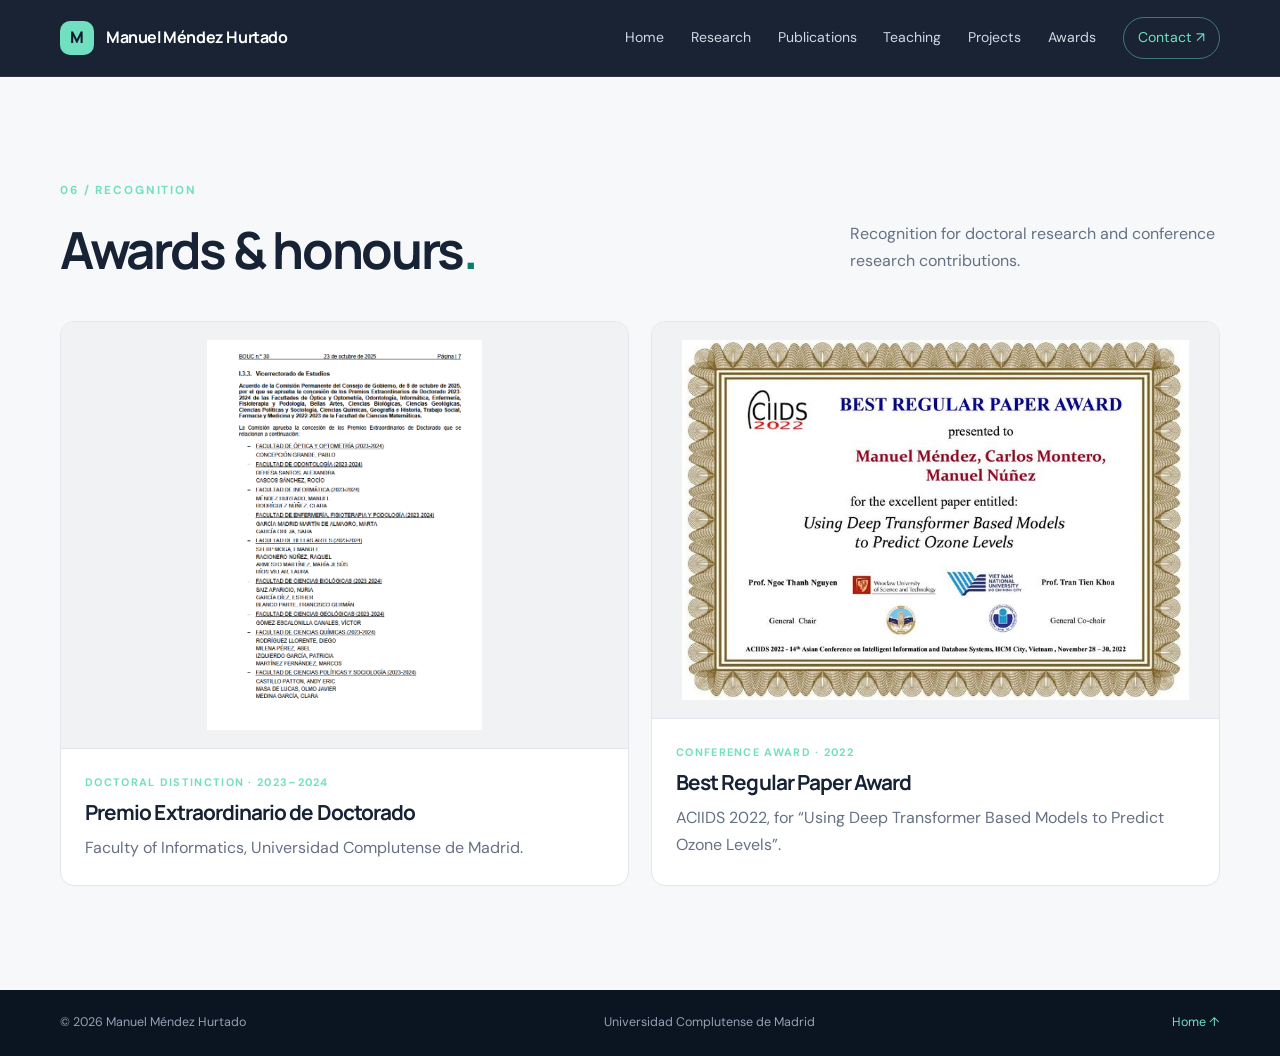
==== awards.html @ 4f6f7699 "Add files via upload" ====
<!doctype html>
<html lang="en">
<head>
  <meta charset="utf-8">
  <meta name="viewport" content="width=device-width, initial-scale=1">
  <meta name="description" content="Academic awards and honours received by Manuel Méndez Hurtado.">
  <meta name="theme-color" content="#101b2b">
  <title>Awards | Manuel Méndez Hurtado</title>
  <link rel="preconnect" href="https://fonts.googleapis.com">
  <link rel="preconnect" href="https://fonts.gstatic.com" crossorigin>
  <link href="https://fonts.googleapis.com/css2?family=DM+Sans:wght@400;500;600;700&family=Manrope:wght@400;500;600;700;800&display=swap" rel="stylesheet">
  <link rel="stylesheet" href="styles.css">
</head>
<body>
  <a class="skip-link" href="#main">Skip to content</a>
  <header class="site-header">
    <nav class="nav container" aria-label="Main navigation">
      <a class="brand" href="index.html" aria-label="Home">
        <span class="brand-mark">M</span>
        <span>Manuel Méndez Hurtado</span>
      </a>
      <button class="menu-toggle" id="menu-toggle" aria-expanded="false" aria-controls="nav-links" aria-label="Open navigation">☰</button>
      <div class="nav-links" id="nav-links">
        <a href="index.html">Home</a>
        <a href="research.html">Research</a>
        <a href="publications.html">Publications</a>
        <a href="teaching.html">Teaching</a>
        <a href="projects.html">Projects</a>
        <a href="awards.html" aria-current="page">Awards</a>
        <a href="contact.html" class="nav-contact">Contact ↗</a>
      </div>
    </nav>
  </header>
  <main id="main">
<section class="section" id="awards">
      <div class="container">
        <div class="section-heading">
          <div>
            <p class="eyebrow">06 / RECOGNITION</p>
            <h2 class="section-title">Awards &amp; honours<span class="accent">.</span></h2>
          </div>
          <p class="section-intro">Recognition for doctoral research and conference research contributions.</p>
        </div>
        <div class="awards-grid">
          <article class="award-card">
            <a class="award-image-link" href="assets/Captura de pantalla 2026-10-26 014344.png" target="_blank" rel="noreferrer" aria-label="View doctoral award notice">
              <img class="award-image award-document" src="assets/Captura de pantalla 2026-10-26 014344.png" alt="Official UCM bulletin excerpt listing Manuel Méndez Hurtado for the Faculty of Informatics Extraordinary Doctoral Award for 2023–2024">
            </a>
            <div class="award-content">
              <p class="project-kicker">DOCTORAL DISTINCTION · 2023–2024</p>
              <h3>Premio Extraordinario de Doctorado</h3>
              <p>Faculty of Informatics, Universidad Complutense de Madrid.</p>
            </div>
          </article>
          <article class="award-card">
            <a class="award-image-link" href="assets/ACIIDS2022_BestPaperAward.jpg" target="_blank" rel="noreferrer" aria-label="View ACIIDS 2022 Best Regular Paper Award certificate">
              <img class="award-image" src="assets/ACIIDS2022_BestPaperAward.jpg" alt="Best Regular Paper Award certificate from ACIIDS 2022 for Using Deep Transformer Based Models to Predict Ozone Levels, awarded to Manuel Méndez, Carlos Montero and Manuel Núñez">
            </a>
            <div class="award-content">
              <p class="project-kicker">CONFERENCE AWARD · 2022</p>
              <h3>Best Regular Paper Award</h3>
              <p>ACIIDS 2022, for “Using Deep Transformer Based Models to Predict Ozone Levels”.</p>
            </div>
          </article>
        </div>
      </div>
    </section>
  </main>
  <footer class="site-footer">
    <div class="container footer-inner">
      <span>© <span id="year">2026</span> Manuel Méndez Hurtado</span>
      <span>Universidad Complutense de Madrid</span>
      <a href="index.html">Home ↑</a>
    </div>
  </footer>
  <script src="script.js"></script>
</body>
</html>
---- styles.css ----
:root {
  --navy: #101b2b; --navy-2: #17263a; --ink: #172235; --muted: #657184;
  --paper: #f7f8fa; --white: #fff; --line: #e1e6ec; --teal: #71e0c0;
  --teal-dark: #087e70; --serif: "Manrope", sans-serif; --sans: "DM Sans", sans-serif;
  --container: 1160px; --radius: 18px;
}
* { box-sizing: border-box; }
html { scroll-behavior: smooth; scroll-padding-top: 88px; }
body { margin: 0; background: var(--paper); color: var(--ink); font-family: var(--sans); line-height: 1.7; -webkit-font-smoothing: antialiased; }
a { color: inherit; text-decoration: none; }
button, a { -webkit-tap-highlight-color: transparent; }
.container { width: min(var(--container), calc(100% - 48px)); margin-inline: auto; }
.skip-link { position: absolute; left: -999px; top: 8px; z-index: 1000; background: white; padding: 10px 14px; }
.skip-link:focus { left: 8px; }
.site-header { position: sticky; top: 0; z-index: 100; background: rgba(16,27,43,.96); backdrop-filter: blur(14px); border-bottom: 1px solid rgba(255,255,255,.08); }
.nav { display: flex; align-items: center; justify-content: space-between; min-height: 76px; gap: 28px; color: white; }
.brand { display: inline-flex; align-items: center; gap: 12px; font-family: var(--serif); font-weight: 700; letter-spacing: -.025em; white-space: nowrap; }
.brand-mark { display: grid; place-items: center; width: 34px; height: 34px; border-radius: 10px; background: var(--teal); color: var(--navy); font-weight: 800; }
.nav-links { display: flex; align-items: center; gap: clamp(14px, 2.1vw, 28px); font-size: .88rem; color: #d0d8e2; }
.nav-links a { transition: color .2s ease; }
.nav-links a:hover, .nav-links a:focus-visible { color: var(--teal); }
.nav-links .nav-contact { color: var(--teal); border: 1px solid rgba(113,224,192,.45); border-radius: 999px; padding: 8px 14px; }
.menu-toggle { display: none; background: transparent; border: 1px solid #4a586a; color: white; border-radius: 8px; padding: 7px 10px; font-size: 1.1rem; }
.hero { background: var(--navy); color: white; padding: 88px 0 30px; overflow: hidden; position: relative; }
.hero::before { content: ""; position: absolute; width: 520px; height: 520px; border-radius: 50%; right: -180px; top: -260px; background: radial-gradient(circle, rgba(113,224,192,.12), transparent 68%); pointer-events: none; }
.hero-grid { display: grid; grid-template-columns: 1.35fr .8fr; align-items: center; gap: clamp(45px, 8vw, 120px); position: relative; }
.eyebrow { margin: 0 0 18px; color: var(--teal); font-size: .73rem; font-weight: 700; letter-spacing: .16em; text-transform: uppercase; }
.eyebrow-dark { color: var(--teal-dark); }
.status-dot, .mini-dot { display: inline-block; width: 7px; height: 7px; border-radius: 50%; background: var(--teal); margin-right: 8px; vertical-align: 1px; box-shadow: 0 0 0 4px rgba(113,224,192,.12); }
h1, h2, h3, p { margin-top: 0; }
h1, h2, h3 { font-family: var(--serif); letter-spacing: -.045em; line-height: 1.18; }
h1 { max-width: 720px; margin-bottom: 24px; font-size: clamp(2.8rem, 5.6vw, 5.25rem); font-weight: 700; }
.accent { color: var(--teal-dark); }
.hero .accent { color: var(--teal); }
.hero-lead { max-width: 660px; color: #c1cbd8; font-size: 1.12rem; line-height: 1.8; }
.hero-actions { display: flex; gap: 12px; flex-wrap: wrap; margin: 30px 0 28px; }
.button { display: inline-flex; align-items: center; justify-content: center; gap: 18px; min-height: 48px; padding: 12px 18px; border-radius: 8px; font-weight: 700; font-size: .91rem; transition: transform .2s, background .2s; }
.button:hover { transform: translateY(-2px); }
.button-primary { color: var(--navy); background: var(--teal); }
.button-primary:hover { background: #8cebd0; }
.button-secondary { color: white; border: 1px solid #465367; }
.button-secondary:hover { border-color: var(--teal); }
.hero-links { display: flex; gap: 20px; flex-wrap: wrap; color: #aab6c6; font-size: .83rem; }
.hero-links a:hover { color: var(--teal); }
.hero-card { padding: 28px; border: 1px solid rgba(255,255,255,.14); border-radius: var(--radius); background: linear-gradient(145deg, rgba(255,255,255,.07), rgba(255,255,255,.025)); box-shadow: 0 24px 70px rgba(0,0,0,.12); }
.profile-orbit { width: 150px; height: 150px; margin: 0 auto 26px; border-radius: 50%; display: grid; place-items: center; position: relative; background: radial-gradient(circle at 35% 25%, #31495b, #17263a 68%); border: 1px solid rgba(113,224,192,.35); }
.profile-photo {
  display: block;
  width: 112px;
  height: 112px;
  border-radius: 50%;
  object-fit: cover;
  object-position: center 28%;
  border: 3px solid var(--teal);
  position: relative;
  z-index: 1;
}.orbit { position: absolute; inset: -10px; border: 1px dashed rgba(113,224,192,.38); border-radius: 50%; }
.orbit-two { inset: 13px -18px; transform: rotate(55deg); border-color: rgba(255,255,255,.15); }
.card-label { margin-bottom: 8px; color: #8f9fb2; font-size: .68rem; letter-spacing: .15em; font-weight: 700; }
.hero-card h2 { font-size: 1.35rem; margin-bottom: 6px; color: white; }
.muted { color: #aab6c6; font-size: .92rem; }
.card-rule { height: 1px; background: rgba(255,255,255,.12); margin: 22px 0; }
.tag-list { display: flex; gap: 7px; flex-wrap: wrap; }
.tag-list span { padding: 6px 9px; color: #d5e0e9; border: 1px solid rgba(255,255,255,.13); border-radius: 6px; font-size: .76rem; }
.card-foot { margin: 22px 0 0; color: #aab6c6; font-size: .83rem; }
.hero-bottom { display: flex; align-items: center; gap: 18px; margin-top: 78px; color: #77879b; font-size: .65rem; font-weight: 700; letter-spacing: .18em; }
.hero-line { height: 1px; background: #334255; flex: 1; }
.section { padding: 104px 0; }
.section-light { background: #fff; }
.split-layout { display: grid; grid-template-columns: .85fr 1.15fr; gap: clamp(45px, 9vw, 140px); }
.section-title { font-size: clamp(2.2rem, 4vw, 3.55rem); margin: 0; }
.section-title .accent { color: var(--teal-dark); }
.section-copy { color: #566274; }
.section-copy p { margin-bottom: 20px; }
.large-copy { font-family: var(--serif); color: var(--ink); font-size: clamp(1.22rem, 2vw, 1.55rem); line-height: 1.55; letter-spacing: -.025em; }
.text-link { display: inline-flex; gap: 12px; margin-top: 8px; color: var(--teal-dark); font-weight: 700; }
.section-heading { display: flex; justify-content: space-between; align-items: end; gap: 40px; margin-bottom: 42px; }
.section-intro { max-width: 370px; margin: 0 0 5px; color: var(--muted); }
.research-grid { display: grid; grid-template-columns: repeat(4, 1fr); gap: 16px; }
.research-card { position: relative; min-height: 300px; padding: 25px 22px; border: 1px solid var(--line); border-radius: 14px; background: white; transition: transform .22s, box-shadow .22s, border-color .22s; }
.research-card:hover { transform: translateY(-5px); box-shadow: 0 18px 40px rgba(16,27,43,.07); border-color: #b5ded5; }
.number { position: absolute; top: 22px; right: 22px; color: #aab4c0; font-size: .75rem; font-weight: 700; }
.research-icon { display: grid; place-items: center; width: 44px; height: 44px; border-radius: 12px; margin-bottom: 28px; background: #e6f8f2; color: var(--teal-dark); font-size: 1.5rem; }
.research-card h3 { font-size: 1.22rem; margin-bottom: 12px; }
.research-card p { color: var(--muted); font-size: .9rem; line-height: 1.7; }
.card-keywords { border-top: 1px solid var(--line); padding-top: 13px; margin-top: 18px; color: var(--teal-dark); font-size: .72rem; font-weight: 700; }
.publication-list { border-top: 1px solid var(--line); }
.publication { display: grid; grid-template-columns: 75px 1fr 44px; gap: 25px; padding: 27px 0; border-bottom: 1px solid var(--line); align-items: start; }
.pub-year { font-family: var(--serif); font-size: 1rem; font-weight: 800; color: var(--teal-dark); padding-top: 3px; }
.pub-type, .project-kicker { color: var(--teal-dark); text-transform: uppercase; letter-spacing: .12em; font-size: .68rem; font-weight: 700; margin-bottom: 8px; }
.pub-content h3 { font-size: 1.24rem; margin-bottom: 8px; }
.pub-venue { color: var(--muted); margin-bottom: 5px; font-size: .9rem; }
.pub-note { color: #8b95a3; font-size: .8rem; margin-bottom: 0; }
.pub-arrow { display: grid; place-items: center; width: 40px; height: 40px; border: 1px solid var(--line); border-radius: 50%; color: var(--teal-dark); font-size: 1.15rem; }
.pub-arrow:hover { background: var(--navy); color: white; border-color: var(--navy); }
.publication-placeholder { opacity: .8; }
.center-action { text-align: center; margin-top: 34px; }
.button-dark { color: white; background: var(--navy); }
.button-dark:hover { background: #24364d; }
.project-grid { display: grid; grid-template-columns: repeat(4, 1fr); gap: 16px; }
.project-card { padding: 25px 22px; background: var(--navy); color: white; border-radius: 14px; min-height: 245px; display: flex; flex-direction: column; align-items: flex-start; }
.project-kicker { color: var(--teal); }
.project-card h3 { font-size: 1.5rem; margin-bottom: 14px; }
.project-card p:not(.project-kicker) { color: #bdc8d5; font-size: .88rem; line-height: 1.7; }
.project-status { margin-top: auto; padding-top: 14px; color: #8e9eb1; font-size: .72rem; border-top: 1px solid #354358; width: 100%; }
.teaching-item { display: grid; grid-template-columns: 64px 1fr; gap: 18px; padding: 20px 0; border-top: 1px solid var(--line); }
.teaching-year { color: var(--teal-dark); font-weight: 800; font-size: .8rem; }
.teaching-item h3 { margin-bottom: 7px; font-size: 1.15rem; }
.teaching-item p { margin-bottom: 0; font-size: .92rem; }
.small-note { font-size: .8rem; color: #8a95a4; }
.contact-section { background: var(--navy); color: white; }
.contact-section .section-title { max-width: 450px; }
.contact-section .section-title .accent { color: var(--teal); }
.contact-grid { display: grid; grid-template-columns: 1fr .9fr; gap: clamp(45px, 9vw, 130px); align-items: center; }
.contact-lead { max-width: 440px; color: #bdc8d5; margin-top: 24px; }
.contact-panel { border: 1px solid #344257; border-radius: var(--radius); padding: 30px; background: rgba(255,255,255,.035); }
.contact-panel h3 { font-size: 1.5rem; margin-bottom: 8px; }
.contact-panel > p:not(.card-label) { color: #aebac9; }
.contact-link { display: inline-flex; gap: 14px; color: var(--teal); font-weight: 700; overflow-wrap: anywhere; }
.contact-socials { display: flex; gap: 18px; flex-wrap: wrap; border-top: 1px solid #344257; margin-top: 25px; padding-top: 20px; color: #bdc8d5; font-size: .83rem; }
.contact-socials a:hover { color: var(--teal); }
.site-footer { background: #0b1421; color: #95a2b4; font-size: .78rem; padding: 22px 0; }
.footer-inner { display: flex; justify-content: space-between; align-items: center; gap: 18px; }
.footer-inner a { color: var(--teal); }
@media (max-width: 1000px) {
  .nav-links { gap: 14px; font-size: .82rem; }
  .brand { font-size: .9rem; }
  .hero-grid { gap: 42px; }
  .research-grid, .project-grid { grid-template-columns: repeat(2, 1fr); }
}
@media (max-width: 760px) {
  .container { width: min(var(--container), calc(100% - 36px)); }
  .nav { min-height: 68px; }
  .menu-toggle { display: block; }
  .nav-links { display: none; position: absolute; left: 0; right: 0; top: 68px; padding: 18px 24px 24px; background: var(--navy); flex-direction: column; align-items: stretch; gap: 0; border-bottom: 1px solid #344257; }
  .nav-links.open { display: flex; }
  .nav-links a { padding: 11px 0; }
  .nav-links .nav-contact { padding: 8px 12px; margin-top: 7px; text-align: center; }
  .hero { padding-top: 62px; }
  .hero-grid, .split-layout, .contact-grid { grid-template-columns: 1fr; }
  .hero-grid { gap: 46px; }
  h1 { font-size: clamp(2.8rem, 12vw, 4.2rem); }
  .hero-card { max-width: 470px; }
  .hero-bottom { margin-top: 54px; font-size: .55rem; }
  .section { padding: 76px 0; }
  .section-heading { align-items: flex-start; flex-direction: column; gap: 18px; }
  .research-grid, .project-grid { grid-template-columns: 1fr 1fr; }
  .research-card { min-height: 0; }
  .publication { grid-template-columns: 46px 1fr 36px; gap: 12px; }
  .pub-arrow { width: 34px; height: 34px; }
  .contact-grid { gap: 35px; }
  .footer-inner { flex-wrap: wrap; }
}
@media (max-width: 480px) {
  .brand { font-size: .82rem; gap: 8px; }
  .brand-mark { width: 30px; height: 30px; }
  .hero-actions { align-items: stretch; flex-direction: column; }
  .hero-actions .button { width: 100%; }
  .hero-links { gap: 12px 16px; }
  .research-grid, .project-grid { grid-template-columns: 1fr; }
  .publication { grid-template-columns: 1fr 34px; }
  .pub-year { grid-column: 1 / -1; margin-bottom: -6px; }
  .pub-content { grid-column: 1; }
  .pub-arrow { grid-column: 2; grid-row: 2; }
  .contact-panel { padding: 23px; }
  .hero-bottom span:last-child { display: none; }
}
@media (prefers-reduced-motion: reduce) {
  html { scroll-behavior: auto; }
  *, *::before, *::after { transition-duration: .01ms !important; animation-duration: .01ms !important; }
}


/* Teaching supervision metric and awards */
.supervision-stat {
  display: flex;
  align-items: center;
  gap: 20px;
  padding: 24px 0;
  border-top: 1px solid var(--line);
  margin-top: 8px;
}
.supervision-number {
  color: var(--teal-dark);
  font-family: var(--serif);
  font-size: 3.4rem;
  font-weight: 800;
  line-height: 1;
  letter-spacing: -.07em;
}
.supervision-stat h3 { font-size: 1.15rem; margin-bottom: 7px; }
.supervision-stat p { margin-bottom: 0; font-size: .92rem; }
.awards-grid {
  display: grid;
  grid-template-columns: repeat(2, minmax(0, 1fr));
  gap: 22px;
}
.award-card {
  overflow: hidden;
  background: #fff;
  border: 1px solid var(--line);
  border-radius: 14px;
  transition: transform .22s, box-shadow .22s, border-color .22s;
}
.award-card:hover {
  transform: translateY(-4px);
  box-shadow: 0 18px 40px rgba(16,27,43,.08);
  border-color: #b5ded5;
}
.award-image-link {
  display: flex;
  align-items: center;
  justify-content: center;
  min-height: 240px;
  padding: 18px;
  background: #f0f2f4;
  border-bottom: 1px solid var(--line);
}
.award-image {
  display: block;
  width: 100%;
  max-height: 360px;
  object-fit: contain;
}
.award-document { max-height: 390px; }
.award-content { padding: 24px; }
.award-content h3 { font-size: 1.3rem; margin-bottom: 10px; }
.award-content p:last-child { color: var(--muted); margin-bottom: 0; }
@media (max-width: 760px) {
  .awards-grid { grid-template-columns: 1fr; }
  .award-image-link { min-height: 180px; }
}


.teaching-group { margin-top: 28px; }
.teaching-group > .project-kicker { margin-bottom: 8px; }
.teaching-group .teaching-item { padding: 18px 0; }
.teaching-item h3 { margin-bottom: 6px; }
.teaching-item p { margin-bottom: 0; }


/* Profile photo */
.profile-orbit {
  position: relative;
  width: 180px;
  height: 180px;
  margin: 0 auto 24px;
  display: flex;
  align-items: center;
  justify-content: center;
}


/* Profile photo */
.profile-orbit {
  position: relative;
  width: 200px;
  height: 200px;
  margin: 0 auto 24px;
  display: flex;
  align-items: center;
  justify-content: center;
}

.profile-photo {
  display: block;
  width: 160px;
  height: 160px;
  min-width: 160px;
  max-width: 160px;
  min-height: 160px;
  max-height: 160px;
  object-fit: cover;
  object-position: center 28%;
  border-radius: 50%;
  border: 3px solid var(--teal);
  position: relative;
  z-index: 1;
  flex-shrink: 0;
}

/* Final profile-photo sizing: larger portrait, nearly filling the decorative circle */
.hero-card .profile-orbit {
  width: 200px;
  height: 200px;
}

.hero-card .profile-orbit img.profile-photo {
  width: 180px;
  height: 180px;
  min-width: 180px;
  max-width: 180px;
  min-height: 180px;
  max-height: 180px;
  flex: 0 0 180px;
  object-fit: cover;
  object-position: center 28%;
}

@media (max-width: 480px) {
  .hero-card .profile-orbit {
    width: 190px;
    height: 190px;
  }
  .hero-card .profile-orbit img.profile-photo {
    width: 172px;
    height: 172px;
    min-width: 172px;
    max-width: 172px;
    min-height: 172px;
    max-height: 172px;
    flex-basis: 172px;
  }
}
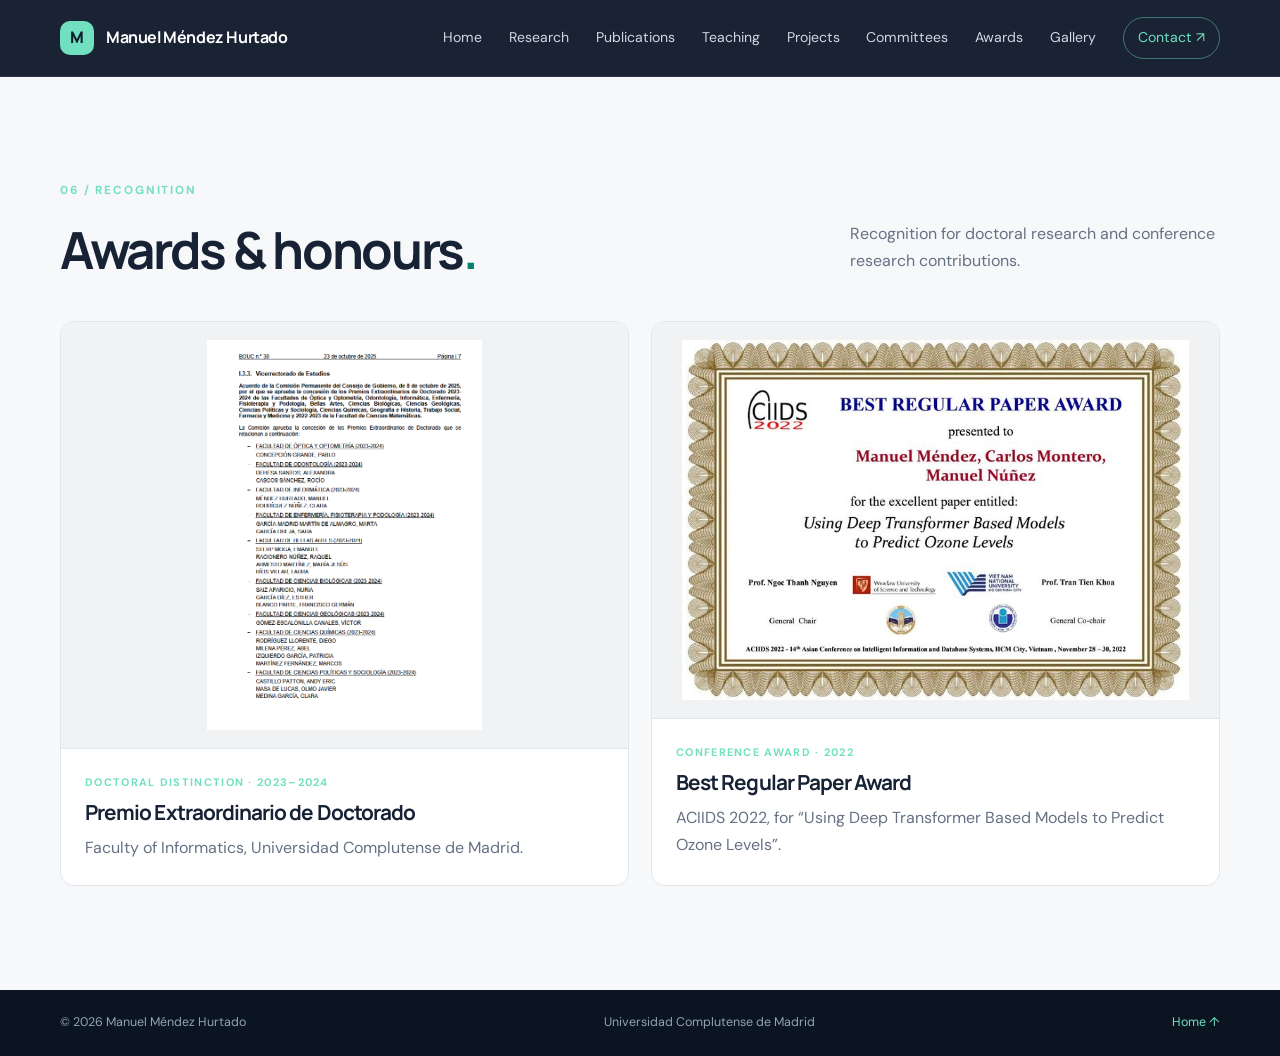
==== commit 5c994c60: "Update awards.html" ====
--- a/awards.html
+++ b/awards.html
@@ -21,12 +21,14 @@
       </a>
       <button class="menu-toggle" id="menu-toggle" aria-expanded="false" aria-controls="nav-links" aria-label="Open navigation">☰</button>
       <div class="nav-links" id="nav-links">
-        <a href="index.html">Home</a>
+        <a href="index.html" aria-current="page">Home</a>
         <a href="research.html">Research</a>
         <a href="publications.html">Publications</a>
         <a href="teaching.html">Teaching</a>
         <a href="projects.html">Projects</a>
-        <a href="awards.html" aria-current="page">Awards</a>
+        <a href="committees.html">Committees</a>
+        <a href="awards.html">Awards</a>
+        <a href="gallery.html">Gallery</a>
         <a href="contact.html" class="nav-contact">Contact ↗</a>
       </div>
     </nav>
--- a/styles.css
+++ b/styles.css
@@ -1,257 +1,293 @@
- :root {
-  --navy: #101b2b; --navy-2: #17263a; --ink: #172235; --muted: #657184;
-  --paper: #f7f8fa; --white: #fff; --line: #e1e6ec; --teal: #71e0c0;
-  --teal-dark: #087e70; --serif: "Manrope", sans-serif; --sans: "DM Sans", sans-serif;
-  --container: 1160px; --radius: 18px;
-}
-* { box-sizing: border-box; }
-html { scroll-behavior: smooth; scroll-padding-top: 88px; }
-body { margin: 0; background: var(--paper); color: var(--ink); font-family: var(--sans); line-height: 1.7; -webkit-font-smoothing: antialiased; }
-a { color: inherit; text-decoration: none; }
-button, a { -webkit-tap-highlight-color: transparent; }
-.container { width: min(var(--container), calc(100% - 48px)); margin-inline: auto; }
-.skip-link { position: absolute; left: -999px; top: 8px; z-index: 1000; background: white; padding: 10px 14px; }
-.skip-link:focus { left: 8px; }
-.site-header { position: sticky; top: 0; z-index: 100; background: rgba(16,27,43,.96); backdrop-filter: blur(14px); border-bottom: 1px solid rgba(255,255,255,.08); }
-.nav { display: flex; align-items: center; justify-content: space-between; min-height: 76px; gap: 28px; color: white; }
-.brand { display: inline-flex; align-items: center; gap: 12px; font-family: var(--serif); font-weight: 700; letter-spacing: -.025em; white-space: nowrap; }
-.brand-mark { display: grid; place-items: center; width: 34px; height: 34px; border-radius: 10px; background: var(--teal); color: var(--navy); font-weight: 800; }
-.nav-links { display: flex; align-items: center; gap: clamp(14px, 2.1vw, 28px); font-size: .88rem; color: #d0d8e2; }
-.nav-links a { transition: color .2s ease; }
-.nav-links a:hover, .nav-links a:focus-visible { color: var(--teal); }
-.nav-links .nav-contact { color: var(--teal); border: 1px solid rgba(113,224,192,.45); border-radius: 999px; padding: 8px 14px; }
-.menu-toggle { display: none; background: transparent; border: 1px solid #4a586a; color: white; border-radius: 8px; padding: 7px 10px; font-size: 1.1rem; }
-.hero { background: var(--navy); color: white; padding: 88px 0 30px; overflow: hidden; position: relative; }
-.hero::before { content: ""; position: absolute; width: 520px; height: 520px; border-radius: 50%; right: -180px; top: -260px; background: radial-gradient(circle, rgba(113,224,192,.12), transparent 68%); pointer-events: none; }
-.hero-grid { display: grid; grid-template-columns: 1.35fr .8fr; align-items: center; gap: clamp(45px, 8vw, 120px); position: relative; }
-.eyebrow { margin: 0 0 18px; color: var(--teal); font-size: .73rem; font-weight: 700; letter-spacing: .16em; text-transform: uppercase; }
-.eyebrow-dark { color: var(--teal-dark); }
-.status-dot, .mini-dot { display: inline-block; width: 7px; height: 7px; border-radius: 50%; background: var(--teal); margin-right: 8px; vertical-align: 1px; box-shadow: 0 0 0 4px rgba(113,224,192,.12); }
-h1, h2, h3, p { margin-top: 0; }
-h1, h2, h3 { font-family: var(--serif); letter-spacing: -.045em; line-height: 1.18; }
-h1 { max-width: 720px; margin-bottom: 24px; font-size: clamp(2.8rem, 5.6vw, 5.25rem); font-weight: 700; }
-.accent { color: var(--teal-dark); }
-.hero .accent { color: var(--teal); }
-.hero-lead { max-width: 660px; color: #c1cbd8; font-size: 1.12rem; line-height: 1.8; }
-.hero-actions { display: flex; gap: 12px; flex-wrap: wrap; margin: 30px 0 28px; }
-.button { display: inline-flex; align-items: center; justify-content: center; gap: 18px; min-height: 48px; padding: 12px 18px; border-radius: 8px; font-weight: 700; font-size: .91rem; transition: transform .2s, background .2s; }
-.button:hover { transform: translateY(-2px); }
-.button-primary { color: var(--navy); background: var(--teal); }
-.button-primary:hover { background: #8cebd0; }
-.button-secondary { color: white; border: 1px solid #465367; }
-.button-secondary:hover { border-color: var(--teal); }
-.hero-links { display: flex; gap: 20px; flex-wrap: wrap; color: #aab6c6; font-size: .83rem; }
-.hero-links a:hover { color: var(--teal); }
-.hero-card { padding: 28px; border: 1px solid rgba(255,255,255,.14); border-radius: var(--radius); background: linear-gradient(145deg, rgba(255,255,255,.07), rgba(255,255,255,.025)); box-shadow: 0 24px 70px rgba(0,0,0,.12); }
-.profile-orbit { width: 150px; height: 150px; margin: 0 auto 26px; border-radius: 50%; display: grid; place-items: center; position: relative; background: radial-gradient(circle at 35% 25%, #31495b, #17263a 68%); border: 1px solid rgba(113,224,192,.35); }
-.profile-photo {
-  display: block;
-  width: 112px;
-  height: 112px;
-  border-radius: 50%;
-  object-fit: cover;
-  object-position: center 28%;
-  border: 3px solid var(--teal);
-  position: relative;
-  z-index: 1;
-}.orbit { position: absolute; inset: -10px; border: 1px dashed rgba(113,224,192,.38); border-radius: 50%; }
-.orbit-two { inset: 13px -18px; transform: rotate(55deg); border-color: rgba(255,255,255,.15); }
-.card-label { margin-bottom: 8px; color: #8f9fb2; font-size: .68rem; letter-spacing: .15em; font-weight: 700; }
-.hero-card h2 { font-size: 1.35rem; margin-bottom: 6px; color: white; }
-.muted { color: #aab6c6; font-size: .92rem; }
-.card-rule { height: 1px; background: rgba(255,255,255,.12); margin: 22px 0; }
-.tag-list { display: flex; gap: 7px; flex-wrap: wrap; }
-.tag-list span { padding: 6px 9px; color: #d5e0e9; border: 1px solid rgba(255,255,255,.13); border-radius: 6px; font-size: .76rem; }
-.card-foot { margin: 22px 0 0; color: #aab6c6; font-size: .83rem; }
-.hero-bottom { display: flex; align-items: center; gap: 18px; margin-top: 78px; color: #77879b; font-size: .65rem; font-weight: 700; letter-spacing: .18em; }
-.hero-line { height: 1px; background: #334255; flex: 1; }
-.section { padding: 104px 0; }
-.section-light { background: #fff; }
-.split-layout { display: grid; grid-template-columns: .85fr 1.15fr; gap: clamp(45px, 9vw, 140px); }
-.section-title { font-size: clamp(2.2rem, 4vw, 3.55rem); margin: 0; }
-.section-title .accent { color: var(--teal-dark); }
-.section-copy { color: #566274; }
-.section-copy p { margin-bottom: 20px; }
-.large-copy { font-family: var(--serif); color: var(--ink); font-size: clamp(1.22rem, 2vw, 1.55rem); line-height: 1.55; letter-spacing: -.025em; }
-.text-link { display: inline-flex; gap: 12px; margin-top: 8px; color: var(--teal-dark); font-weight: 700; }
-.section-heading { display: flex; justify-content: space-between; align-items: end; gap: 40px; margin-bottom: 42px; }
-.section-intro { max-width: 370px; margin: 0 0 5px; color: var(--muted); }
-.research-grid { display: grid; grid-template-columns: repeat(4, 1fr); gap: 16px; }
-.research-card { position: relative; min-height: 300px; padding: 25px 22px; border: 1px solid var(--line); border-radius: 14px; background: white; transition: transform .22s, box-shadow .22s, border-color .22s; }
-.research-card:hover { transform: translateY(-5px); box-shadow: 0 18px 40px rgba(16,27,43,.07); border-color: #b5ded5; }
-.number { position: absolute; top: 22px; right: 22px; color: #aab4c0; font-size: .75rem; font-weight: 700; }
-.research-icon { display: grid; place-items: center; width: 44px; height: 44px; border-radius: 12px; margin-bottom: 28px; background: #e6f8f2; color: var(--teal-dark); font-size: 1.5rem; }
-.research-card h3 { font-size: 1.22rem; margin-bottom: 12px; }
-.research-card p { color: var(--muted); font-size: .9rem; line-height: 1.7; }
-.card-keywords { border-top: 1px solid var(--line); padding-top: 13px; margin-top: 18px; color: var(--teal-dark); font-size: .72rem; font-weight: 700; }
-.publication-list { border-top: 1px solid var(--line); }
-.publication { display: grid; grid-template-columns: 75px 1fr 44px; gap: 25px; padding: 27px 0; border-bottom: 1px solid var(--line); align-items: start; }
-.pub-year { font-family: var(--serif); font-size: 1rem; font-weight: 800; color: var(--teal-dark); padding-top: 3px; }
-.pub-type, .project-kicker { color: var(--teal-dark); text-transform: uppercase; letter-spacing: .12em; font-size: .68rem; font-weight: 700; margin-bottom: 8px; }
-.pub-content h3 { font-size: 1.24rem; margin-bottom: 8px; }
-.pub-venue { color: var(--muted); margin-bottom: 5px; font-size: .9rem; }
-.pub-note { color: #8b95a3; font-size: .8rem; margin-bottom: 0; }
-.pub-arrow { display: grid; place-items: center; width: 40px; height: 40px; border: 1px solid var(--line); border-radius: 50%; color: var(--teal-dark); font-size: 1.15rem; }
-.pub-arrow:hover { background: var(--navy); color: white; border-color: var(--navy); }
-.publication-placeholder { opacity: .8; }
-.center-action { text-align: center; margin-top: 34px; }
-.button-dark { color: white; background: var(--navy); }
-.button-dark:hover { background: #24364d; }
-.project-grid { display: grid; grid-template-columns: repeat(4, 1fr); gap: 16px; }
-.project-card { padding: 25px 22px; background: var(--navy); color: white; border-radius: 14px; min-height: 245px; display: flex; flex-direction: column; align-items: flex-start; }
-.project-kicker { color: var(--teal); }
-.project-card h3 { font-size: 1.5rem; margin-bottom: 14px; }
-.project-card p:not(.project-kicker) { color: #bdc8d5; font-size: .88rem; line-height: 1.7; }
-.project-status { margin-top: auto; padding-top: 14px; color: #8e9eb1; font-size: .72rem; border-top: 1px solid #354358; width: 100%; }
-.teaching-item { display: grid; grid-template-columns: 64px 1fr; gap: 18px; padding: 20px 0; border-top: 1px solid var(--line); }
-.teaching-year { color: var(--teal-dark); font-weight: 800; font-size: .8rem; }
-.teaching-item h3 { margin-bottom: 7px; font-size: 1.15rem; }
-.teaching-item p { margin-bottom: 0; font-size: .92rem; }
-.small-note { font-size: .8rem; color: #8a95a4; }
-.contact-section { background: var(--navy); color: white; }
-.contact-section .section-title { max-width: 450px; }
-.contact-section .section-title .accent { color: var(--teal); }
-.contact-grid { display: grid; grid-template-columns: 1fr .9fr; gap: clamp(45px, 9vw, 130px); align-items: center; }
-.contact-lead { max-width: 440px; color: #bdc8d5; margin-top: 24px; }
-.contact-panel { border: 1px solid #344257; border-radius: var(--radius); padding: 30px; background: rgba(255,255,255,.035); }
-.contact-panel h3 { font-size: 1.5rem; margin-bottom: 8px; }
-.contact-panel > p:not(.card-label) { color: #aebac9; }
-.contact-link { display: inline-flex; gap: 14px; color: var(--teal); font-weight: 700; overflow-wrap: anywhere; }
-.contact-socials { display: flex; gap: 18px; flex-wrap: wrap; border-top: 1px solid #344257; margin-top: 25px; padding-top: 20px; color: #bdc8d5; font-size: .83rem; }
-.contact-socials a:hover { color: var(--teal); }
-.site-footer { background: #0b1421; color: #95a2b4; font-size: .78rem; padding: 22px 0; }
-.footer-inner { display: flex; justify-content: space-between; align-items: center; gap: 18px; }
-.footer-inner a { color: var(--teal); }
-@media (max-width: 1000px) {
-  .nav-links { gap: 14px; font-size: .82rem; }
-  .brand { font-size: .9rem; }
-  .hero-grid { gap: 42px; }
-  .research-grid, .project-grid { grid-template-columns: repeat(2, 1fr); }
-}
-@media (max-width: 760px) {
-  .container { width: min(var(--container), calc(100% - 36px)); }
-  .nav { min-height: 68px; }
-  .menu-toggle { display: block; }
-  .nav-links { display: none; position: absolute; left: 0; right: 0; top: 68px; padding: 18px 24px 24px; background: var(--navy); flex-direction: column; align-items: stretch; gap: 0; border-bottom: 1px solid #344257; }
-  .nav-links.open { display: flex; }
-  .nav-links a { padding: 11px 0; }
-  .nav-links .nav-contact { padding: 8px 12px; margin-top: 7px; text-align: center; }
-  .hero { padding-top: 62px; }
-  .hero-grid, .split-layout, .contact-grid { grid-template-columns: 1fr; }
-  .hero-grid { gap: 46px; }
-  h1 { font-size: clamp(2.8rem, 12vw, 4.2rem); }
-  .hero-card { max-width: 470px; }
-  .hero-bottom { margin-top: 54px; font-size: .55rem; }
-  .section { padding: 76px 0; }
-  .section-heading { align-items: flex-start; flex-direction: column; gap: 18px; }
-  .research-grid, .project-grid { grid-template-columns: 1fr 1fr; }
-  .research-card { min-height: 0; }
-  .publication { grid-template-columns: 46px 1fr 36px; gap: 12px; }
-  .pub-arrow { width: 34px; height: 34px; }
-  .contact-grid { gap: 35px; }
-  .footer-inner { flex-wrap: wrap; }
-}
-@media (max-width: 480px) {
-  .brand { font-size: .82rem; gap: 8px; }
-  .brand-mark { width: 30px; height: 30px; }
-  .hero-actions { align-items: stretch; flex-direction: column; }
-  .hero-actions .button { width: 100%; }
-  .hero-links { gap: 12px 16px; }
-  .research-grid, .project-grid { grid-template-columns: 1fr; }
-  .publication { grid-template-columns: 1fr 34px; }
-  .pub-year { grid-column: 1 / -1; margin-bottom: -6px; }
-  .pub-content { grid-column: 1; }
-  .pub-arrow { grid-column: 2; grid-row: 2; }
-  .contact-panel { padding: 23px; }
-  .hero-bottom span:last-child { display: none; }
-}
-@media (prefers-reduced-motion: reduce) {
-  html { scroll-behavior: auto; }
-  *, *::before, *::after { transition-duration: .01ms !important; animation-duration: .01ms !important; }
-}
-
-
-/* Teaching supervision metric and awards */
-.supervision-stat {
+
+:root {
+  --navy: #101b2b;
+  --navy-2: #17263a;
+  --ink: #172235;
+  --muted: #657184;
+  --paper: #f7f8fa;
+  --white: #fff;
+  --line: #e1e6ec;
+  --teal: #71e0c0;
+  --teal-dark: #087e70;
+  --serif: "Manrope", sans-serif;
+  --sans: "DM Sans", sans-serif;
+  --container: 1160px;
+  --radius: 18px;
+}
+
+* {
+  box-sizing: border-box;
+}
+
+html {
+  scroll-behavior: smooth;
+  scroll-padding-top: 88px;
+}
+
+body {
+  margin: 0;
+  background: var(--paper);
+  color: var(--ink);
+  font-family: var(--sans);
+  line-height: 1.7;
+  -webkit-font-smoothing: antialiased;
+}
+
+a {
+  color: inherit;
+  text-decoration: none;
+}
+
+button,
+a {
+  -webkit-tap-highlight-color: transparent;
+}
+
+.container {
+  width: min(var(--container), calc(100% - 48px));
+  margin-inline: auto;
+}
+
+.skip-link {
+  position: absolute;
+  left: -999px;
+  top: 8px;
+  z-index: 1000;
+  background: white;
+  padding: 10px 14px;
+}
+
+.skip-link:focus {
+  left: 8px;
+}
+
+.site-header {
+  position: sticky;
+  top: 0;
+  z-index: 100;
+  background: rgba(16, 27, 43, .96);
+  backdrop-filter: blur(14px);
+  border-bottom: 1px solid rgba(255, 255, 255, .08);
+}
+
+.nav {
   display: flex;
   align-items: center;
-  gap: 20px;
-  padding: 24px 0;
-  border-top: 1px solid var(--line);
-  margin-top: 8px;
-}
-.supervision-number {
-  color: var(--teal-dark);
+  justify-content: space-between;
+  min-height: 76px;
+  gap: 28px;
+  color: white;
+}
+
+.brand {
+  display: inline-flex;
+  align-items: center;
+  gap: 12px;
   font-family: var(--serif);
-  font-size: 3.4rem;
+  font-weight: 700;
+  letter-spacing: -.025em;
+  white-space: nowrap;
+}
+
+.brand-mark {
+  display: grid;
+  place-items: center;
+  width: 34px;
+  height: 34px;
+  border-radius: 10px;
+  background: var(--teal);
+  color: var(--navy);
   font-weight: 800;
-  line-height: 1;
-  letter-spacing: -.07em;
-}
-.supervision-stat h3 { font-size: 1.15rem; margin-bottom: 7px; }
-.supervision-stat p { margin-bottom: 0; font-size: .92rem; }
-.awards-grid {
-  display: grid;
-  grid-template-columns: repeat(2, minmax(0, 1fr));
-  gap: 22px;
-}
-.award-card {
-  overflow: hidden;
-  background: #fff;
-  border: 1px solid var(--line);
-  border-radius: 14px;
-  transition: transform .22s, box-shadow .22s, border-color .22s;
-}
-.award-card:hover {
-  transform: translateY(-4px);
-  box-shadow: 0 18px 40px rgba(16,27,43,.08);
-  border-color: #b5ded5;
-}
-.award-image-link {
+}
+
+.nav-links {
   display: flex;
   align-items: center;
-  justify-content: center;
-  min-height: 240px;
-  padding: 18px;
-  background: #f0f2f4;
-  border-bottom: 1px solid var(--line);
-}
-.award-image {
-  display: block;
-  width: 100%;
-  max-height: 360px;
-  object-fit: contain;
-}
-.award-document { max-height: 390px; }
-.award-content { padding: 24px; }
-.award-content h3 { font-size: 1.3rem; margin-bottom: 10px; }
-.award-content p:last-child { color: var(--muted); margin-bottom: 0; }
-@media (max-width: 760px) {
-  .awards-grid { grid-template-columns: 1fr; }
-  .award-image-link { min-height: 180px; }
-}
-
-
-.teaching-group { margin-top: 28px; }
-.teaching-group > .project-kicker { margin-bottom: 8px; }
-.teaching-group .teaching-item { padding: 18px 0; }
-.teaching-item h3 { margin-bottom: 6px; }
-.teaching-item p { margin-bottom: 0; }
-
-
-/* Profile photo */
-.profile-orbit {
+  gap: clamp(14px, 2.1vw, 28px);
+  font-size: .88rem;
+  color: #d0d8e2;
+}
+
+.nav-links a {
+  transition: color .2s ease;
+}
+
+.nav-links a:hover,
+.nav-links a:focus-visible {
+  color: var(--teal);
+}
+
+.nav-links .nav-contact {
+  color: var(--teal);
+  border: 1px solid rgba(113, 224, 192, .45);
+  border-radius: 999px;
+  padding: 8px 14px;
+}
+
+.menu-toggle {
+  display: none;
+  background: transparent;
+  border: 1px solid #4a586a;
+  color: white;
+  border-radius: 8px;
+  padding: 7px 10px;
+  font-size: 1.1rem;
+}
+
+/* Hero and profile */
+
+.hero {
+  background: var(--navy);
+  color: white;
+  padding: 88px 0 30px;
+  overflow: hidden;
   position: relative;
-  width: 180px;
-  height: 180px;
-  margin: 0 auto 24px;
+}
+
+.hero::before {
+  content: "";
+  position: absolute;
+  width: 520px;
+  height: 520px;
+  border-radius: 50%;
+  right: -180px;
+  top: -260px;
+  background: radial-gradient(circle, rgba(113, 224, 192, .12), transparent 68%);
+  pointer-events: none;
+}
+
+.hero-grid {
+  display: grid;
+  grid-template-columns: 1.35fr .8fr;
+  align-items: center;
+  gap: clamp(45px, 8vw, 120px);
+  position: relative;
+}
+
+.eyebrow {
+  margin: 0 0 18px;
+  color: var(--teal);
+  font-size: .73rem;
+  font-weight: 700;
+  letter-spacing: .16em;
+  text-transform: uppercase;
+}
+
+.eyebrow-dark {
+  color: var(--teal-dark);
+}
+
+.status-dot,
+.mini-dot {
+  display: inline-block;
+  width: 7px;
+  height: 7px;
+  border-radius: 50%;
+  background: var(--teal);
+  margin-right: 8px;
+  vertical-align: 1px;
+  box-shadow: 0 0 0 4px rgba(113, 224, 192, .12);
+}
+
+h1,
+h2,
+h3,
+p {
+  margin-top: 0;
+}
+
+h1,
+h2,
+h3 {
+  font-family: var(--serif);
+  letter-spacing: -.045em;
+  line-height: 1.18;
+}
+
+h1 {
+  max-width: 720px;
+  margin-bottom: 24px;
+  font-size: clamp(2.8rem, 5.6vw, 5.25rem);
+  font-weight: 700;
+}
+
+.accent {
+  color: var(--teal-dark);
+}
+
+.hero .accent {
+  color: var(--teal);
+}
+
+.hero-lead {
+  max-width: 660px;
+  color: #c1cbd8;
+  font-size: 1.12rem;
+  line-height: 1.8;
+}
+
+.hero-actions {
   display: flex;
+  gap: 12px;
+  flex-wrap: wrap;
+  margin: 30px 0 28px;
+}
+
+.button {
+  display: inline-flex;
   align-items: center;
   justify-content: center;
-}
-
-
-/* Profile photo */
+  gap: 18px;
+  min-height: 48px;
+  padding: 12px 18px;
+  border-radius: 8px;
+  font-weight: 700;
+  font-size: .91rem;
+  transition: transform .2s, background .2s;
+}
+
+.button:hover {
+  transform: translateY(-2px);
+}
+
+.button-primary {
+  color: var(--navy);
+  background: var(--teal);
+}
+
+.button-primary:hover {
+  background: #8cebd0;
+}
+
+.button-secondary {
+  color: white;
+  border: 1px solid #465367;
+}
+
+.button-secondary:hover {
+  border-color: var(--teal);
+}
+
+.hero-links {
+  display: flex;
+  gap: 20px;
+  flex-wrap: wrap;
+  color: #aab6c6;
+  font-size: .83rem;
+}
+
+.hero-links a:hover {
+  color: var(--teal);
+}
+
+.hero-card {
+  padding: 28px;
+  border: 1px solid rgba(255, 255, 255, .14);
+  border-radius: var(--radius);
+  background: linear-gradient(145deg, rgba(255, 255, 255, .07), rgba(255, 255, 255, .025));
+  box-shadow: 0 24px 70px rgba(0, 0, 0, .12);
+}
+
 .profile-orbit {
   position: relative;
   width: 200px;
@@ -260,32 +296,13 @@
   display: flex;
   align-items: center;
   justify-content: center;
+  border-radius: 50%;
+  background: radial-gradient(circle at 35% 25%, #31495b, #17263a 68%);
+  border: 1px solid rgba(113, 224, 192, .35);
 }
 
 .profile-photo {
   display: block;
-  width: 160px;
-  height: 160px;
-  min-width: 160px;
-  max-width: 160px;
-  min-height: 160px;
-  max-height: 160px;
-  object-fit: cover;
-  object-position: center 28%;
-  border-radius: 50%;
-  border: 3px solid var(--teal);
-  position: relative;
-  z-index: 1;
-  flex-shrink: 0;
-}
-
-/* Final profile-photo sizing: larger portrait, nearly filling the decorative circle */
-.hero-card .profile-orbit {
-  width: 200px;
-  height: 200px;
-}
-
-.hero-card .profile-orbit img.profile-photo {
   width: 180px;
   height: 180px;
   min-width: 180px;
@@ -295,14 +312,768 @@
   flex: 0 0 180px;
   object-fit: cover;
   object-position: center 28%;
-}
-
-@media (max-width: 480px) {
-  .hero-card .profile-orbit {
+  border-radius: 50%;
+  border: 3px solid var(--teal);
+  position: relative;
+  z-index: 1;
+}
+
+.orbit {
+  position: absolute;
+  inset: -10px;
+  border: 1px dashed rgba(113, 224, 192, .38);
+  border-radius: 50%;
+}
+
+.orbit-two {
+  inset: 13px -18px;
+  transform: rotate(55deg);
+  border-color: rgba(255, 255, 255, .15);
+}
+
+.card-label {
+  margin-bottom: 8px;
+  color: #8f9fb2;
+  font-size: .68rem;
+  letter-spacing: .15em;
+  font-weight: 700;
+}
+
+.hero-card h2 {
+  font-size: 1.35rem;
+  margin-bottom: 6px;
+  color: white;
+}
+
+.muted {
+  color: #aab6c6;
+  font-size: .92rem;
+}
+
+.card-rule {
+  height: 1px;
+  background: rgba(255, 255, 255, .12);
+  margin: 22px 0;
+}
+
+.tag-list {
+  display: flex;
+  gap: 7px;
+  flex-wrap: wrap;
+}
+
+.tag-list span {
+  padding: 6px 9px;
+  color: #d5e0e9;
+  border: 1px solid rgba(255, 255, 255, .13);
+  border-radius: 6px;
+  font-size: .76rem;
+}
+
+.card-foot {
+  margin: 22px 0 0;
+  color: #aab6c6;
+  font-size: .83rem;
+}
+
+.hero-bottom {
+  display: flex;
+  align-items: center;
+  gap: 18px;
+  margin-top: 78px;
+  color: #77879b;
+  font-size: .65rem;
+  font-weight: 700;
+  letter-spacing: .18em;
+}
+
+.hero-line {
+  height: 1px;
+  background: #334255;
+  flex: 1;
+}
+
+/* General sections */
+
+.section {
+  padding: 104px 0;
+}
+
+.section-light {
+  background: #fff;
+}
+
+.split-layout {
+  display: grid;
+  grid-template-columns: .85fr 1.15fr;
+  gap: clamp(45px, 9vw, 140px);
+}
+
+.section-title {
+  font-size: clamp(2.2rem, 4vw, 3.55rem);
+  margin: 0;
+}
+
+.section-title .accent {
+  color: var(--teal-dark);
+}
+
+.section-copy {
+  color: #566274;
+}
+
+.section-copy p {
+  margin-bottom: 20px;
+}
+
+.large-copy {
+  font-family: var(--serif);
+  color: var(--ink);
+  font-size: clamp(1.22rem, 2vw, 1.55rem);
+  line-height: 1.55;
+  letter-spacing: -.025em;
+}
+
+.text-link {
+  display: inline-flex;
+  gap: 12px;
+  margin-top: 8px;
+  color: var(--teal-dark);
+  font-weight: 700;
+}
+
+.section-heading {
+  display: flex;
+  justify-content: space-between;
+  align-items: end;
+  gap: 40px;
+  margin-bottom: 42px;
+}
+
+.section-intro {
+  max-width: 370px;
+  margin: 0 0 5px;
+  color: var(--muted);
+}
+
+/* Research cards */
+
+.research-grid {
+  display: grid;
+  grid-template-columns: repeat(4, 1fr);
+  gap: 16px;
+}
+
+.research-card {
+  position: relative;
+  min-height: 300px;
+  padding: 25px 22px;
+  border: 1px solid var(--line);
+  border-radius: 14px;
+  background: white;
+  transition: transform .22s, box-shadow .22s, border-color .22s;
+}
+
+.research-card:hover {
+  transform: translateY(-5px);
+  box-shadow: 0 18px 40px rgba(16, 27, 43, .07);
+  border-color: #b5ded5;
+}
+
+.number {
+  position: absolute;
+  top: 22px;
+  right: 22px;
+  color: #aab4c0;
+  font-size: .75rem;
+  font-weight: 700;
+}
+
+.research-icon {
+  display: grid;
+  place-items: center;
+  width: 44px;
+  height: 44px;
+  border-radius: 12px;
+  margin-bottom: 28px;
+  background: #e6f8f2;
+  color: var(--teal-dark);
+  font-size: 1.5rem;
+}
+
+.research-card h3 {
+  font-size: 1.22rem;
+  margin-bottom: 12px;
+}
+
+.research-card p {
+  color: var(--muted);
+  font-size: .9rem;
+  line-height: 1.7;
+}
+
+.card-keywords {
+  border-top: 1px solid var(--line);
+  padding-top: 13px;
+  margin-top: 18px;
+  color: var(--teal-dark);
+  font-size: .72rem;
+  font-weight: 700;
+}
+
+/* Publications */
+
+.publication-list {
+  border-top: 1px solid var(--line);
+}
+
+.publication {
+  display: grid;
+  grid-template-columns: 75px 1fr 44px;
+  gap: 25px;
+  padding: 27px 0;
+  border-bottom: 1px solid var(--line);
+  align-items: start;
+}
+
+.pub-year {
+  font-family: var(--serif);
+  font-size: 1rem;
+  font-weight: 800;
+  color: var(--teal-dark);
+  padding-top: 3px;
+}
+
+.pub-type,
+.project-kicker {
+  color: var(--teal-dark);
+  text-transform: uppercase;
+  letter-spacing: .12em;
+  font-size: .68rem;
+  font-weight: 700;
+  margin-bottom: 8px;
+}
+
+.pub-content h3 {
+  font-size: 1.24rem;
+  margin-bottom: 8px;
+}
+
+.pub-venue {
+  color: var(--muted);
+  margin-bottom: 5px;
+  font-size: .9rem;
+}
+
+.pub-note {
+  color: #8b95a3;
+  font-size: .8rem;
+  margin-bottom: 0;
+}
+
+.pub-arrow {
+  display: grid;
+  place-items: center;
+  width: 40px;
+  height: 40px;
+  border: 1px solid var(--line);
+  border-radius: 50%;
+  color: var(--teal-dark);
+  font-size: 1.15rem;
+}
+
+.pub-arrow:hover {
+  background: var(--navy);
+  color: white;
+  border-color: var(--navy);
+}
+
+.publication-placeholder {
+  opacity: .8;
+}
+
+.center-action {
+  text-align: center;
+  margin-top: 34px;
+}
+
+.button-dark {
+  color: white;
+  background: var(--navy);
+}
+
+.button-dark:hover {
+  background: #24364d;
+}
+
+/* Projects */
+
+.project-grid {
+  display: grid;
+  grid-template-columns: repeat(4, 1fr);
+  gap: 16px;
+}
+
+.project-card {
+  padding: 25px 22px;
+  background: var(--navy);
+  color: white;
+  border-radius: 14px;
+  min-height: 245px;
+  display: flex;
+  flex-direction: column;
+  align-items: flex-start;
+}
+
+.project-card h3 {
+  font-size: 1.5rem;
+  margin-bottom: 14px;
+}
+
+.project-card p:not(.project-kicker) {
+  color: #bdc8d5;
+  font-size: .88rem;
+  line-height: 1.7;
+}
+
+.project-kicker {
+  color: var(--teal);
+}
+
+.project-status {
+  margin-top: auto;
+  padding-top: 14px;
+  color: #8e9eb1;
+  font-size: .72rem;
+  border-top: 1px solid #354358;
+  width: 100%;
+}
+
+/* Teaching */
+
+.teaching-group {
+  margin-top: 28px;
+}
+
+.teaching-group > .project-kicker {
+  margin-bottom: 8px;
+}
+
+.teaching-group .teaching-item {
+  padding: 18px 0;
+}
+
+.teaching-item {
+  display: grid;
+  grid-template-columns: 64px minmax(0, 1fr);
+  gap: 18px;
+  padding: 20px 0;
+  border-top: 1px solid var(--line);
+  min-width: 0;
+}
+
+.teaching-year {
+  color: var(--teal-dark);
+  font-weight: 800;
+  font-size: .8rem;
+}
+
+.teaching-item h3 {
+  margin-bottom: 6px;
+  font-size: 1.15rem;
+}
+
+.teaching-item p {
+  margin-bottom: 0;
+  font-size: .92rem;
+  overflow-wrap: break-word;
+}
+
+.small-note {
+  font-size: .8rem;
+  color: #8a95a4;
+}
+
+/* Doctoral supervision layout */
+
+#teaching .split-layout {
+  grid-template-columns: minmax(0, 1fr) minmax(0, 1.2fr);
+  gap: clamp(40px, 5vw, 72px);
+  align-items: start;
+}
+
+#teaching .teaching-sidebar {
+  min-width: 0;
+}
+
+#teaching .teaching-sidebar .section-title {
+  max-width: 100%;
+  overflow-wrap: normal;
+}
+
+#teaching .doctoral-group {
+  margin-top: 34px;
+}
+
+#teaching .doctoral-intro {
+  color: var(--ink);
+  line-height: 1.7;
+  margin-bottom: 18px;
+}
+
+#teaching .doctoral-item {
+  border-top: 1px solid var(--line);
+  padding: 20px 0;
+  min-width: 0;
+}
+
+#teaching .doctoral-item h3 {
+  font-size: 1.12rem;
+  margin-bottom: 8px;
+  overflow-wrap: normal;
+  word-break: normal;
+}
+
+#teaching .doctoral-item p {
+  color: #566274;
+  font-size: .92rem;
+  line-height: 1.75;
+  margin-bottom: 0;
+  overflow-wrap: break-word;
+  word-break: normal;
+  hyphens: auto;
+}
+
+#teaching .teaching-main {
+  min-width: 0;
+}
+
+#teaching .teaching-main .teaching-item {
+  grid-template-columns: 64px minmax(0, 1fr);
+}
+
+.supervision-stat {
+  display: flex;
+  align-items: center;
+  gap: 20px;
+  padding: 24px 0;
+  border-top: 1px solid var(--line);
+  margin-top: 8px;
+}
+
+.supervision-number {
+  color: var(--teal-dark);
+  font-family: var(--serif);
+  font-size: 3.4rem;
+  font-weight: 800;
+  line-height: 1;
+  letter-spacing: -.07em;
+}
+
+.supervision-stat h3 {
+  font-size: 1.15rem;
+  margin-bottom: 7px;
+}
+
+.supervision-stat p {
+  margin-bottom: 0;
+  font-size: .92rem;
+}
+
+/* Awards */
+
+.awards-grid {
+  display: grid;
+  grid-template-columns: repeat(2, minmax(0, 1fr));
+  gap: 22px;
+}
+
+.award-card {
+  overflow: hidden;
+  background: #fff;
+  border: 1px solid var(--line);
+  border-radius: 14px;
+  transition: transform .22s, box-shadow .22s, border-color .22s;
+}
+
+.award-card:hover {
+  transform: translateY(-4px);
+  box-shadow: 0 18px 40px rgba(16, 27, 43, .08);
+  border-color: #b5ded5;
+}
+
+.award-image-link {
+  display: flex;
+  align-items: center;
+  justify-content: center;
+  min-height: 240px;
+  padding: 18px;
+  background: #f0f2f4;
+  border-bottom: 1px solid var(--line);
+}
+
+.award-image {
+  display: block;
+  width: 100%;
+  max-height: 360px;
+  object-fit: contain;
+}
+
+.award-document {
+  max-height: 390px;
+}
+
+.award-content {
+  padding: 24px;
+}
+
+.award-content h3 {
+  font-size: 1.3rem;
+  margin-bottom: 10px;
+}
+
+.award-content p:last-child {
+  color: var(--muted);
+  margin-bottom: 0;
+}
+
+/* Contact */
+
+.contact-section {
+  background: var(--navy);
+  color: white;
+}
+
+.contact-section .section-title {
+  max-width: 450px;
+}
+
+.contact-section .section-title .accent {
+  color: var(--teal);
+}
+
+.contact-grid {
+  display: grid;
+  grid-template-columns: 1fr .9fr;
+  gap: clamp(45px, 9vw, 130px);
+  align-items: center;
+}
+
+.contact-lead {
+  max-width: 440px;
+  color: #bdc8d5;
+  margin-top: 24px;
+}
+
+.contact-panel {
+  border: 1px solid #344257;
+  border-radius: var(--radius);
+  padding: 30px;
+  background: rgba(255, 255, 255, .035);
+}
+
+.contact-panel h3 {
+  font-size: 1.5rem;
+  margin-bottom: 8px;
+}
+
+.contact-panel > p:not(.card-label) {
+  color: #aebac9;
+}
+
+.contact-link {
+  display: inline-flex;
+  gap: 14px;
+  color: var(--teal);
+  font-weight: 700;
+  overflow-wrap: anywhere;
+}
+
+.contact-socials {
+  display: flex;
+  gap: 18px;
+  flex-wrap: wrap;
+  border-top: 1px solid #344257;
+  margin-top: 25px;
+  padding-top: 20px;
+  color: #bdc8d5;
+  font-size: .83rem;
+}
+
+.contact-socials a:hover {
+  color: var(--teal);
+}
+
+/* Footer */
+
+.site-footer {
+  background: #0b1421;
+  color: #95a2b4;
+  font-size: .78rem;
+  padding: 22px 0;
+}
+
+.footer-inner {
+  display: flex;
+  justify-content: space-between;
+  align-items: center;
+  gap: 18px;
+}
+
+.footer-inner a {
+  color: var(--teal);
+}
+
+/* Responsive layout */
+
+@media (max-width: 1000px) {
+  .nav-links {
+    gap: 14px;
+    font-size: .82rem;
+  }
+
+  .brand {
+    font-size: .9rem;
+  }
+
+  .hero-grid {
+    gap: 42px;
+  }
+
+  .research-grid,
+  .project-grid {
+    grid-template-columns: repeat(2, 1fr);
+  }
+
+  #teaching .split-layout {
+    gap: 36px;
+  }
+}
+
+@media (max-width: 760px) {
+  .container {
+    width: min(var(--container), calc(100% - 36px));
+  }
+
+  .nav {
+    min-height: 68px;
+  }
+
+  .menu-toggle {
+    display: block;
+  }
+
+  .nav-links {
+    display: none;
+    position: absolute;
+    left: 0;
+    right: 0;
+    top: 68px;
+    padding: 18px 24px 24px;
+    background: var(--navy);
+    flex-direction: column;
+    align-items: stretch;
+    gap: 0;
+    border-bottom: 1px solid #344257;
+  }
+
+  .nav-links.open {
+    display: flex;
+  }
+
+  .nav-links a {
+    padding: 11px 0;
+  }
+
+  .nav-links .nav-contact {
+    padding: 8px 12px;
+    margin-top: 7px;
+    text-align: center;
+  }
+
+  .hero {
+    padding-top: 62px;
+  }
+
+  .hero-grid,
+  .split-layout,
+  .contact-grid {
+    grid-template-columns: 1fr;
+  }
+
+  #teaching .split-layout {
+    grid-template-columns: minmax(0, 1fr);
+    gap: 36px;
+  }
+
+  .hero-grid {
+    gap: 46px;
+  }
+
+  h1 {
+    font-size: clamp(2.8rem, 12vw, 4.2rem);
+  }
+
+  .hero-card {
+    max-width: 470px;
+  }
+
+  .hero-bottom {
+    margin-top: 54px;
+    font-size: .55rem;
+  }
+
+  .section {
+    padding: 76px 0;
+  }
+
+  .section-heading {
+    align-items: flex-start;
+    flex-direction: column;
+    gap: 18px;
+  }
+
+  .research-grid,
+  .project-grid {
+    grid-template-columns: 1fr 1fr;
+  }
+
+  .research-card {
+    min-height: 0;
+  }
+
+  .publication {
+    grid-template-columns: 46px 1fr 36px;
+    gap: 12px;
+  }
+
+  .pub-arrow {
+    width: 34px;
+    height: 34px;
+  }
+
+  .contact-grid {
+    gap: 35px;
+  }
+
+  .footer-inner {
+    flex-wrap: wrap;
+  }
+
+  .awards-grid {
+    grid-template-columns: 1fr;
+  }
+
+  .award-image-link {
+    min-height: 180px;
+  }
+
+  .profile-orbit {
     width: 190px;
     height: 190px;
   }
-  .hero-card .profile-orbit img.profile-photo {
+
+  .profile-photo {
     width: 172px;
     height: 172px;
     min-width: 172px;
@@ -312,3 +1083,433 @@
     flex-basis: 172px;
   }
 }
+
+@media (max-width: 480px) {
+  .brand {
+    font-size: .82rem;
+    gap: 8px;
+  }
+
+  .brand-mark {
+    width: 30px;
+    height: 30px;
+  }
+
+  .hero-actions {
+    align-items: stretch;
+    flex-direction: column;
+  }
+
+  .hero-actions .button {
+    width: 100%;
+  }
+
+  .hero-links {
+    gap: 12px 16px;
+  }
+
+  .research-grid,
+  .project-grid {
+    grid-template-columns: 1fr;
+  }
+
+  .publication {
+    grid-template-columns: 1fr 34px;
+  }
+
+  .pub-year {
+    grid-column: 1 / -1;
+    margin-bottom: -6px;
+  }
+
+  .pub-content {
+    grid-column: 1;
+  }
+
+  .pub-arrow {
+    grid-column: 2;
+    grid-row: 2;
+  }
+
+  .contact-panel {
+    padding: 23px;
+  }
+
+  .hero-bottom span:last-child {
+    display: none;
+  }
+
+  #teaching .doctoral-item h3 {
+    font-size: 1.08rem;
+  }
+}
+
+@media (prefers-reduced-motion: reduce) {
+  html {
+    scroll-behavior: auto;
+  }
+
+  *,
+  *::before,
+  *::after {
+    transition-duration: .01ms !important;
+    animation-duration: .01ms !important;
+  }
+}
+
+
+/* =========================================
+   ACADEMIC GALLERY
+   ========================================= */
+
+.gallery-hero {
+    padding: 100px 24px 80px;
+    background:
+        radial-gradient(ellipse at 80% 20%, rgba(45, 212, 191, 0.12), transparent 42%),
+        var(--background, #0b1120);
+}
+
+.gallery-hero-content,
+.gallery-section,
+.gallery-closing {
+    width: min(1120px, calc(100% - 48px));
+    margin-inline: auto;
+}
+
+.gallery-hero-content {
+    max-width: 850px;
+}
+
+.gallery-hero .eyebrow,
+.gallery-kicker {
+    color: var(--accent, #5eead4);
+    font-size: 0.76rem;
+    font-weight: 700;
+    letter-spacing: 0.13em;
+}
+
+.gallery-hero h1 {
+    margin: 18px 0;
+    font-size: clamp(2.8rem, 7vw, 5rem);
+    line-height: 1.05;
+    letter-spacing: -0.045em;
+}
+
+.gallery-hero h1 span {
+    color: var(--accent, #5eead4);
+}
+
+.gallery-hero p {
+    max-width: 650px;
+    color: var(--muted, #a8b3c7);
+    font-size: 1.1rem;
+    line-height: 1.8;
+}
+
+.gallery-section {
+    padding-top: 76px;
+    padding-bottom: 76px;
+}
+
+.gallery-section-alt {
+    width: 100%;
+    padding-inline: max(24px, calc((100% - 1120px) / 2));
+    background: rgba(148, 163, 184, 0.045);
+}
+
+.gallery-heading {
+    display: flex;
+    justify-content: space-between;
+    align-items: end;
+    margin-bottom: 30px;
+}
+
+.gallery-heading h2 {
+    margin: 12px 0;
+    font-size: clamp(1.8rem, 4vw, 2.6rem);
+    letter-spacing: -0.035em;
+}
+
+.gallery-heading p {
+    max-width: 650px;
+    margin: 0;
+    color: var(--muted, #a8b3c7);
+    line-height: 1.7;
+}
+
+.gallery-grid {
+    display: grid;
+    grid-template-columns: repeat(2, minmax(0, 1fr));
+    gap: 24px;
+}
+
+.gallery-card {
+    min-width: 0;
+    margin: 0;
+    overflow: hidden;
+    border: 1px solid rgba(148, 163, 184, 0.17);
+    border-radius: 16px;
+    background: var(--card-bg, #111827);
+    transition: transform 180ms ease, border-color 180ms ease;
+}
+
+.gallery-card:hover {
+    transform: translateY(-4px);
+    border-color: rgba(94, 234, 212, 0.5);
+}
+
+.gallery-image-button {
+    position: relative;
+    display: block;
+    width: 100%;
+    padding: 0;
+    border: 0;
+    background: #080d18;
+    cursor: zoom-in;
+    text-align: left;
+}
+
+.gallery-image-button img {
+    display: block;
+    width: 100%;
+    height: 300px;
+    object-fit: cover;
+    transition: transform 250ms ease, opacity 250ms ease;
+}
+
+.gallery-card-wide .gallery-image-button img {
+    height: 350px;
+}
+
+.gallery-card:hover .gallery-image-button img {
+    transform: scale(1.025);
+    opacity: 0.9;
+}
+
+.gallery-zoom {
+    position: absolute;
+    right: 14px;
+    bottom: 14px;
+    display: grid;
+    width: 38px;
+    height: 38px;
+    place-items: center;
+    border: 1px solid rgba(255, 255, 255, 0.3);
+    border-radius: 50%;
+    background: rgba(10, 15, 28, 0.8);
+    color: white;
+    font-size: 1.2rem;
+}
+
+.gallery-card figcaption {
+    padding: 22px;
+}
+
+.photo-category {
+    color: var(--accent, #5eead4);
+    font-size: 0.7rem;
+    font-weight: 700;
+    letter-spacing: 0.1em;
+}
+
+.gallery-card h3 {
+    margin: 10px 0 8px;
+    font-size: 1.2rem;
+    line-height: 1.4;
+}
+
+.gallery-card figcaption p {
+    margin: 0;
+    color: var(--muted, #a8b3c7);
+    font-size: 0.94rem;
+    line-height: 1.7;
+}
+
+.gallery-closing {
+    padding-top: 90px;
+    padding-bottom: 100px;
+    text-align: center;
+}
+
+.gallery-closing .eyebrow {
+    color: var(--accent, #5eead4);
+    font-size: 0.75rem;
+    font-weight: 700;
+    letter-spacing: 0.12em;
+}
+
+.gallery-closing h2 {
+    margin: 16px 0 24px;
+    font-size: clamp(1.8rem, 4vw, 2.8rem);
+}
+
+.gallery-contact-link {
+    display: inline-flex;
+    gap: 12px;
+    align-items: center;
+    color: var(--accent, #5eead4);
+    font-weight: 700;
+    text-decoration: none;
+}
+
+.gallery-contact-link:hover {
+    text-decoration: underline;
+}
+
+/* Full-screen image viewer */
+
+.gallery-lightbox {
+    position: fixed;
+    z-index: 9999;
+    inset: 0;
+    display: none;
+    align-items: center;
+    justify-content: center;
+    gap: 18px;
+    padding: 60px 24px;
+    background: rgba(3, 7, 18, 0.96);
+}
+
+.gallery-lightbox.is-open {
+    display: flex;
+}
+
+.gallery-lightbox figure {
+    display: flex;
+    flex-direction: column;
+    align-items: center;
+    gap: 14px;
+    max-width: min(1000px, 80vw);
+    max-height: 100%;
+    margin: 0;
+}
+
+.gallery-lightbox figure img {
+    display: block;
+    max-width: 100%;
+    max-height: 78vh;
+    object-fit: contain;
+    border-radius: 8px;
+}
+
+.gallery-lightbox figcaption {
+    color: #f8fafc;
+    text-align: center;
+    line-height: 1.5;
+}
+
+.lightbox-close,
+.lightbox-prev,
+.lightbox-next {
+    display: grid;
+    flex: 0 0 auto;
+    place-items: center;
+    width: 44px;
+    height: 44px;
+    border: 1px solid rgba(255, 255, 255, 0.25);
+    border-radius: 50%;
+    background: rgba(255, 255, 255, 0.08);
+    color: white;
+    font-size: 1.8rem;
+    cursor: pointer;
+}
+
+.lightbox-close {
+    position: absolute;
+    top: 18px;
+    right: 22px;
+}
+
+.lightbox-prev,
+.lightbox-next {
+    position: absolute;
+    top: 50%;
+    transform: translateY(-50%);
+}
+
+.lightbox-prev {
+    left: 18px;
+}
+
+.lightbox-next {
+    right: 18px;
+}
+
+.lightbox-close:hover,
+.lightbox-prev:hover,
+.lightbox-next:hover {
+    background: rgba(94, 234, 212, 0.18);
+}
+
+body.lightbox-open {
+    overflow: hidden;
+}
+
+@media (min-width: 1000px) {
+    .gallery-card-wide {
+        grid-column: span 2;
+    }
+
+    .gallery-card-wide .gallery-image-button img {
+        height: 420px;
+    }
+}
+
+@media (max-width: 650px) {
+    .gallery-hero {
+        padding: 72px 0 55px;
+    }
+
+    .gallery-hero-content,
+    .gallery-section,
+    .gallery-closing {
+        width: calc(100% - 32px);
+    }
+
+    .gallery-section {
+        padding-top: 52px;
+        padding-bottom: 52px;
+    }
+
+    .gallery-section-alt {
+        width: 100%;
+        padding-inline: 16px;
+    }
+
+    .gallery-grid {
+        grid-template-columns: 1fr;
+        gap: 18px;
+    }
+
+    .gallery-card-wide {
+        grid-column: auto;
+    }
+
+    .gallery-image-button img,
+    .gallery-card-wide .gallery-image-button img {
+        height: 260px;
+    }
+
+    .gallery-card figcaption {
+        padding: 18px;
+    }
+
+    .gallery-lightbox {
+        padding-inline: 12px;
+    }
+
+    .gallery-lightbox figure {
+        max-width: 100%;
+    }
+
+    .lightbox-prev {
+        left: 8px;
+    }
+
+    .lightbox-next {
+        right: 8px;
+    }
+}
+
+
+
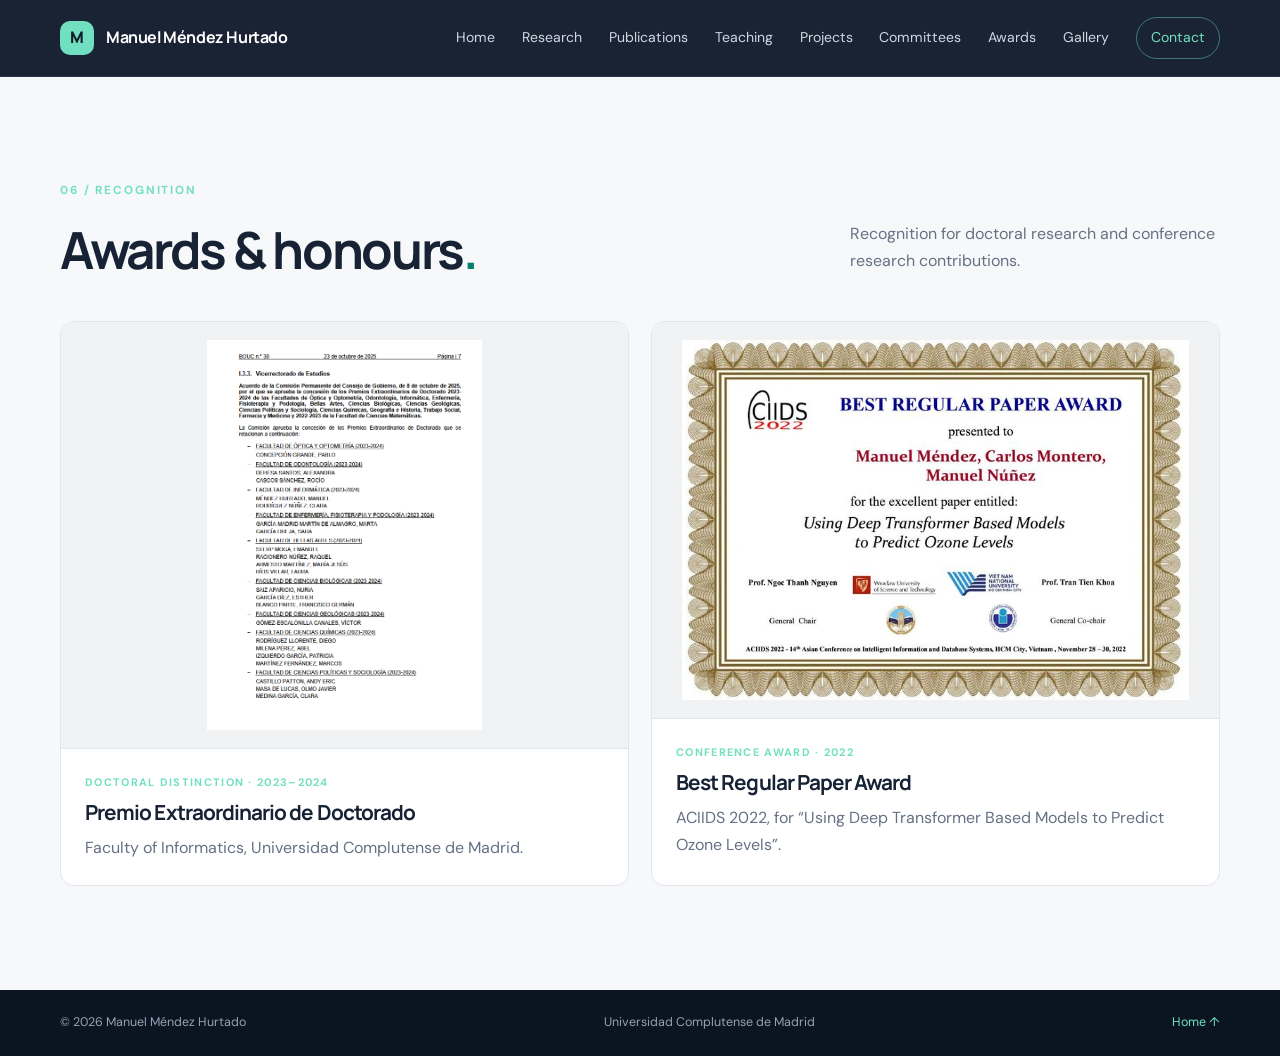
==== commit 74d9f0b9: "Fix hero title, tidy publications links, add structured data and accessibility improvements - Home: " ====
--- a/awards.html
+++ b/awards.html
@@ -29,7 +29,7 @@
         <a href="committees.html">Committees</a>
         <a href="awards.html">Awards</a>
         <a href="gallery.html">Gallery</a>
-        <a href="contact.html" class="nav-contact">Contact ↗</a>
+        <a href="contact.html" class="nav-contact">Contact</a>
       </div>
     </nav>
   </header>
@@ -72,7 +72,7 @@
     <div class="container footer-inner">
       <span>© <span id="year">2026</span> Manuel Méndez Hurtado</span>
       <span>Universidad Complutense de Madrid</span>
-      <a href="index.html">Home ↑</a>
+      <a href="index.html">Home <span aria-hidden="true">↑</span></a>
     </div>
   </footer>
   <script src="script.js"></script>
--- a/styles.css
+++ b/styles.css
@@ -529,7 +529,7 @@
 
 .publication {
   display: grid;
-  grid-template-columns: 75px 1fr 44px;
+  grid-template-columns: 75px 1fr;
   gap: 25px;
   padding: 27px 0;
   border-bottom: 1px solid var(--line);
@@ -569,23 +569,6 @@
   color: #8b95a3;
   font-size: .8rem;
   margin-bottom: 0;
-}
-
-.pub-arrow {
-  display: grid;
-  place-items: center;
-  width: 40px;
-  height: 40px;
-  border: 1px solid var(--line);
-  border-radius: 50%;
-  color: var(--teal-dark);
-  font-size: 1.15rem;
-}
-
-.pub-arrow:hover {
-  background: var(--navy);
-  color: white;
-  border-color: var(--navy);
 }
 
 .publication-placeholder {
@@ -1043,13 +1026,8 @@
   }
 
   .publication {
-    grid-template-columns: 46px 1fr 36px;
+    grid-template-columns: 46px 1fr;
     gap: 12px;
-  }
-
-  .pub-arrow {
-    width: 34px;
-    height: 34px;
   }
 
   .contact-grid {
@@ -1114,7 +1092,7 @@
   }
 
   .publication {
-    grid-template-columns: 1fr 34px;
+    grid-template-columns: 1fr;
   }
 
   .pub-year {
@@ -1124,11 +1102,6 @@
 
   .pub-content {
     grid-column: 1;
-  }
-
-  .pub-arrow {
-    grid-column: 2;
-    grid-row: 2;
   }
 
   .contact-panel {
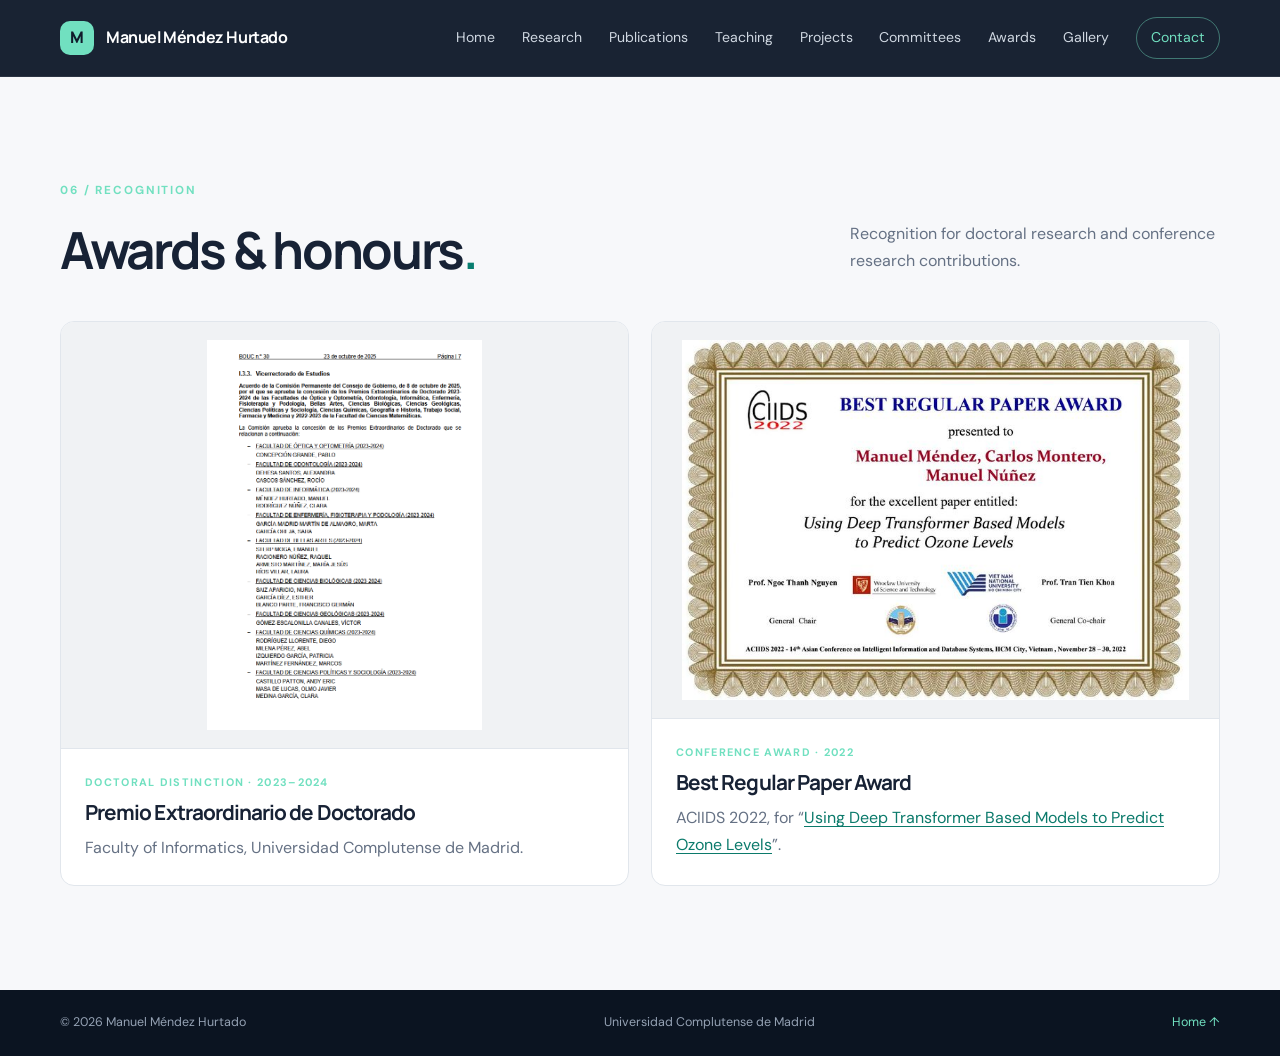
==== commit edcd27fc: "Link the ACIIDS 2022 and ICEAST 2024 papers from the map, gallery and awards; add ICEAST 2024 paper " ====
--- a/awards.html
+++ b/awards.html
@@ -61,7 +61,7 @@
             <div class="award-content">
               <p class="project-kicker">CONFERENCE AWARD · 2022</p>
               <h3>Best Regular Paper Award</h3>
-              <p>ACIIDS 2022, for “Using Deep Transformer Based Models to Predict Ozone Levels”.</p>
+              <p>ACIIDS 2022, for “<a class="inline-paper-link" href="https://doi.org/10.1007/978-3-031-21743-2_14" target="_blank" rel="noopener noreferrer">Using Deep Transformer Based Models to Predict Ozone Levels</a>”.</p>
             </div>
           </article>
         </div>
--- a/styles.css
+++ b/styles.css
@@ -524,6 +524,8 @@
 /* Publications */
 
 .publication-list {
+  display: grid;
+  gap: 1rem;
   border-top: 1px solid var(--line);
 }
 
@@ -1486,3 +1488,504 @@
 
 
 
+
+/* Shared publication text styles (home + publications) */
+
+.publication .pub-authors {
+  margin: 0.45rem 0;
+  color: #64748b;
+  font-size: 0.86rem;
+  line-height: 1.65;
+}
+
+.publication .pub-venue {
+  line-height: 1.7;
+}
+
+.publication h3 a {
+  text-decoration-thickness: 1px;
+  text-underline-offset: 4px;
+  transition: color 0.2s ease;
+}
+
+.publication h3 a:hover {
+  color: #149d91;
+}
+
+.publication[hidden],
+.publication-group[hidden] {
+  display: none;
+}
+
+/* Publication topic filters */
+
+.pub-filters {
+  display: flex;
+  flex-wrap: wrap;
+  align-items: center;
+  gap: 10px;
+  margin: 0 0 14px;
+}
+
+.pub-filters-label {
+  margin-right: 6px;
+  color: var(--muted);
+  font-size: .72rem;
+  font-weight: 700;
+  letter-spacing: .12em;
+  text-transform: uppercase;
+}
+
+.pub-filter {
+  appearance: none;
+  padding: 9px 14px;
+  border: 1px solid var(--line);
+  border-radius: 999px;
+  background: #fff;
+  color: var(--ink);
+  font: inherit;
+  font-size: .82rem;
+  font-weight: 600;
+  line-height: 1;
+  cursor: pointer;
+  transition: background .2s, color .2s, border-color .2s;
+}
+
+.pub-filter:hover {
+  border-color: #b5ded5;
+  color: var(--teal-dark);
+}
+
+.pub-filter:focus-visible {
+  outline: 2px solid var(--teal-dark);
+  outline-offset: 2px;
+}
+
+.pub-filter[aria-pressed="true"] {
+  background: var(--navy);
+  border-color: var(--navy);
+  color: #fff;
+}
+
+.pub-filter-status {
+  min-height: 1.5em;
+  margin: 0 0 22px;
+  color: var(--muted);
+  font-size: .85rem;
+}
+
+/* Research cards: selected papers */
+
+.research-card .card-papers {
+  margin-top: 16px;
+}
+
+.research-card .card-papers .card-papers-label {
+  margin: 0 0 8px;
+  color: #8b95a3;
+  font-size: .68rem;
+  font-weight: 700;
+  letter-spacing: .12em;
+  text-transform: uppercase;
+}
+
+.card-papers ul {
+  display: grid;
+  gap: 9px;
+  margin: 0;
+  padding: 0;
+  list-style: none;
+}
+
+.card-papers a {
+  color: var(--ink);
+  font-size: .82rem;
+  line-height: 1.45;
+  text-decoration: underline;
+  text-decoration-color: #b5ded5;
+  text-decoration-thickness: 1px;
+  text-underline-offset: 3px;
+  transition: color .2s;
+}
+
+.card-papers a:hover {
+  color: var(--teal-dark);
+}
+
+.card-paper-year {
+  color: var(--muted);
+  font-size: .74rem;
+  white-space: nowrap;
+}
+
+/* Home: highlights */
+
+.highlight-grid {
+  display: grid;
+  grid-template-columns: repeat(3, 1fr);
+  gap: 16px;
+}
+
+.highlight-card {
+  min-height: 260px;
+}
+
+.highlight-card .highlight-link {
+  margin-top: auto;
+  padding-top: 14px;
+  color: var(--teal);
+}
+
+.highlight-card .highlight-link:hover {
+  text-decoration: underline;
+  text-underline-offset: 4px;
+}
+
+@media (max-width: 900px) {
+  .highlight-grid {
+    grid-template-columns: 1fr;
+  }
+
+  .highlight-card {
+    min-height: 0;
+  }
+}
+
+/* Home hero: animated network background */
+
+.hero-network {
+  position: absolute;
+  inset: 0;
+  z-index: 0;
+  width: 100%;
+  height: 100%;
+  pointer-events: none;
+  -webkit-mask-image: linear-gradient(to bottom, #000 62%, transparent 100%);
+  mask-image: linear-gradient(to bottom, #000 62%, transparent 100%);
+}
+
+.hero > .hero-grid,
+.hero > .hero-bottom {
+  position: relative;
+  z-index: 1;
+}
+
+/* Home: journey map */
+
+.travel-section {
+  position: relative;
+  overflow: hidden;
+  background: var(--navy);
+  color: #fff;
+}
+
+.travel-section .section-title {
+  color: #fff;
+}
+
+.travel-section .section-title .accent {
+  color: var(--teal);
+}
+
+.travel-section .section-intro {
+  color: #b5c1d1;
+}
+
+.travel-layout {
+  display: grid;
+  grid-template-columns: minmax(0, 1.75fr) minmax(0, 1fr);
+  gap: 26px;
+  align-items: start;
+}
+
+.travel-map {
+  position: relative;
+  border: 1px solid #26354a;
+  border-radius: var(--radius);
+  background:
+    radial-gradient(circle at 70% 55%, rgba(113, 224, 192, .08), transparent 60%),
+    #0d1726;
+  overflow: hidden;
+}
+
+.travel-viewport {
+  position: relative;
+  width: 100%;
+  aspect-ratio: 1000 / 438;
+  overflow: hidden;
+}
+
+.travel-stage {
+  --zoom: 1;
+  --tx: 0px;
+  --ty: 0px;
+  position: absolute;
+  inset: 0;
+  transform-origin: 0 0;
+  transform: translate(var(--tx), var(--ty)) scale(var(--zoom));
+  transition: transform .9s cubic-bezier(.22, .8, .22, 1);
+}
+
+.travel-dots {
+  position: absolute;
+  inset: 0;
+  display: block;
+  width: 100%;
+  height: 100%;
+  pointer-events: none;
+  user-select: none;
+}
+
+.travel-marker {
+  position: absolute;
+  width: 20px;
+  height: 20px;
+  margin: -10px 0 0 -10px;
+  padding: 0;
+  border: 0;
+  background: none;
+  cursor: pointer;
+  transform: scale(calc(1 / var(--zoom)));
+  transition: transform .9s cubic-bezier(.22, .8, .22, 1);
+}
+
+.travel-marker-dot {
+  position: absolute;
+  inset: 5.5px;
+  border-radius: 50%;
+  background: var(--teal);
+  box-shadow: 0 0 0 0 rgba(113, 224, 192, .55);
+  animation: travel-pulse 2.6s ease-out infinite;
+}
+
+.travel-marker:hover .travel-marker-dot,
+.travel-marker.is-active .travel-marker-dot {
+  background: #fff;
+}
+
+.travel-marker.is-active .travel-marker-dot {
+  inset: 4px;
+  box-shadow: 0 0 0 4px rgba(113, 224, 192, .35);
+  animation: none;
+}
+
+.travel-marker-label {
+  position: absolute;
+  left: 22px;
+  top: 50%;
+  padding: 3px 8px;
+  border: 1px solid #344257;
+  border-radius: 999px;
+  background: rgba(13, 23, 38, .92);
+  color: #fff;
+  font-size: .72rem;
+  font-weight: 600;
+  line-height: 1.3;
+  white-space: nowrap;
+  opacity: 0;
+  pointer-events: none;
+  transform: translateY(-50%);
+  transition: opacity .2s ease;
+}
+
+.travel-marker:hover .travel-marker-label,
+.travel-marker.is-active .travel-marker-label {
+  opacity: 1;
+}
+
+@keyframes travel-pulse {
+  0% { box-shadow: 0 0 0 0 rgba(113, 224, 192, .55); }
+  70%, 100% { box-shadow: 0 0 0 9px rgba(113, 224, 192, 0); }
+}
+
+.travel-reset {
+  position: absolute;
+  top: 12px;
+  right: 12px;
+  padding: 7px 13px;
+  border: 1px solid #344257;
+  border-radius: 999px;
+  background: rgba(13, 23, 38, .9);
+  color: #d3dbe6;
+  font: inherit;
+  font-size: .78rem;
+  font-weight: 600;
+  line-height: 1;
+  cursor: pointer;
+  transition: border-color .2s, color .2s;
+}
+
+.travel-reset[hidden] {
+  display: none;
+}
+
+.travel-reset:hover {
+  border-color: var(--teal);
+  color: var(--teal);
+}
+
+.travel-panel {
+  display: grid;
+  gap: 16px;
+}
+
+.travel-chips {
+  display: none;
+  flex-wrap: wrap;
+  gap: 8px;
+}
+
+.travel-section.is-enhanced .travel-chips {
+  display: flex;
+}
+
+.travel-chip {
+  appearance: none;
+  padding: 9px 14px;
+  border: 1px solid #344257;
+  border-radius: 999px;
+  background: transparent;
+  color: #d3dbe6;
+  font: inherit;
+  font-size: .82rem;
+  font-weight: 600;
+  line-height: 1;
+  cursor: pointer;
+  transition: background .2s, color .2s, border-color .2s;
+}
+
+.travel-chip:hover {
+  border-color: var(--teal);
+  color: var(--teal);
+}
+
+.travel-chip[aria-pressed="true"] {
+  border-color: var(--teal);
+  background: var(--teal);
+  color: var(--navy);
+}
+
+.travel-chip:focus-visible,
+.travel-reset:focus-visible,
+.travel-link:focus-visible,
+.travel-marker:focus-visible {
+  outline: 2px solid var(--teal);
+  outline-offset: 2px;
+}
+
+.travel-cards {
+  display: grid;
+  gap: 14px;
+}
+
+.travel-card {
+  padding: 26px;
+  border: 1px solid #344257;
+  border-radius: var(--radius);
+  background: rgba(255, 255, 255, .035);
+}
+
+.travel-card[hidden] {
+  display: none;
+}
+
+.travel-card-kicker {
+  margin-bottom: 10px;
+  color: var(--teal);
+  font-size: .68rem;
+  font-weight: 700;
+  letter-spacing: .14em;
+  text-transform: uppercase;
+}
+
+.travel-card h3 {
+  margin-bottom: 14px;
+  color: #fff;
+  font-size: 1.55rem;
+}
+
+.travel-card > p:not(.travel-card-kicker) {
+  margin-bottom: 0;
+  color: #bdc8d5;
+}
+
+.travel-events {
+  display: grid;
+  gap: 12px;
+  margin: 0 0 18px;
+  padding: 0;
+  color: #c1cbd8;
+  font-size: .9rem;
+  line-height: 1.6;
+  list-style: none;
+}
+
+.inline-paper-link {
+  color: var(--teal);
+  text-decoration: underline;
+  text-underline-offset: 3px;
+}
+
+.inline-paper-link:hover {
+  color: #fff;
+}
+
+.award-card .inline-paper-link {
+  color: #0b7a6b;
+}
+
+.award-card .inline-paper-link:hover {
+  color: #0f172a;
+}
+
+.travel-events a {
+  color: var(--teal);
+  text-decoration: underline;
+  text-underline-offset: 3px;
+}
+
+.travel-events a:hover {
+  color: #fff;
+}
+
+.travel-date {
+  display: block;
+  margin-bottom: 1px;
+  color: var(--teal);
+  font-size: .7rem;
+  font-weight: 700;
+  letter-spacing: .1em;
+  text-transform: uppercase;
+}
+
+.travel-card .travel-link {
+  margin-top: 0;
+  color: var(--teal);
+}
+
+.travel-card .travel-link:hover {
+  text-decoration: underline;
+  text-underline-offset: 4px;
+}
+
+@media (max-width: 900px) {
+  .travel-layout {
+    grid-template-columns: 1fr;
+  }
+
+  .travel-card {
+    padding: 22px;
+  }
+}
+
+@media (prefers-reduced-motion: reduce) {
+  .travel-stage,
+  .travel-marker,
+  .travel-marker-label {
+    transition: none;
+  }
+
+  .travel-marker-dot {
+    animation: none;
+  }
+}
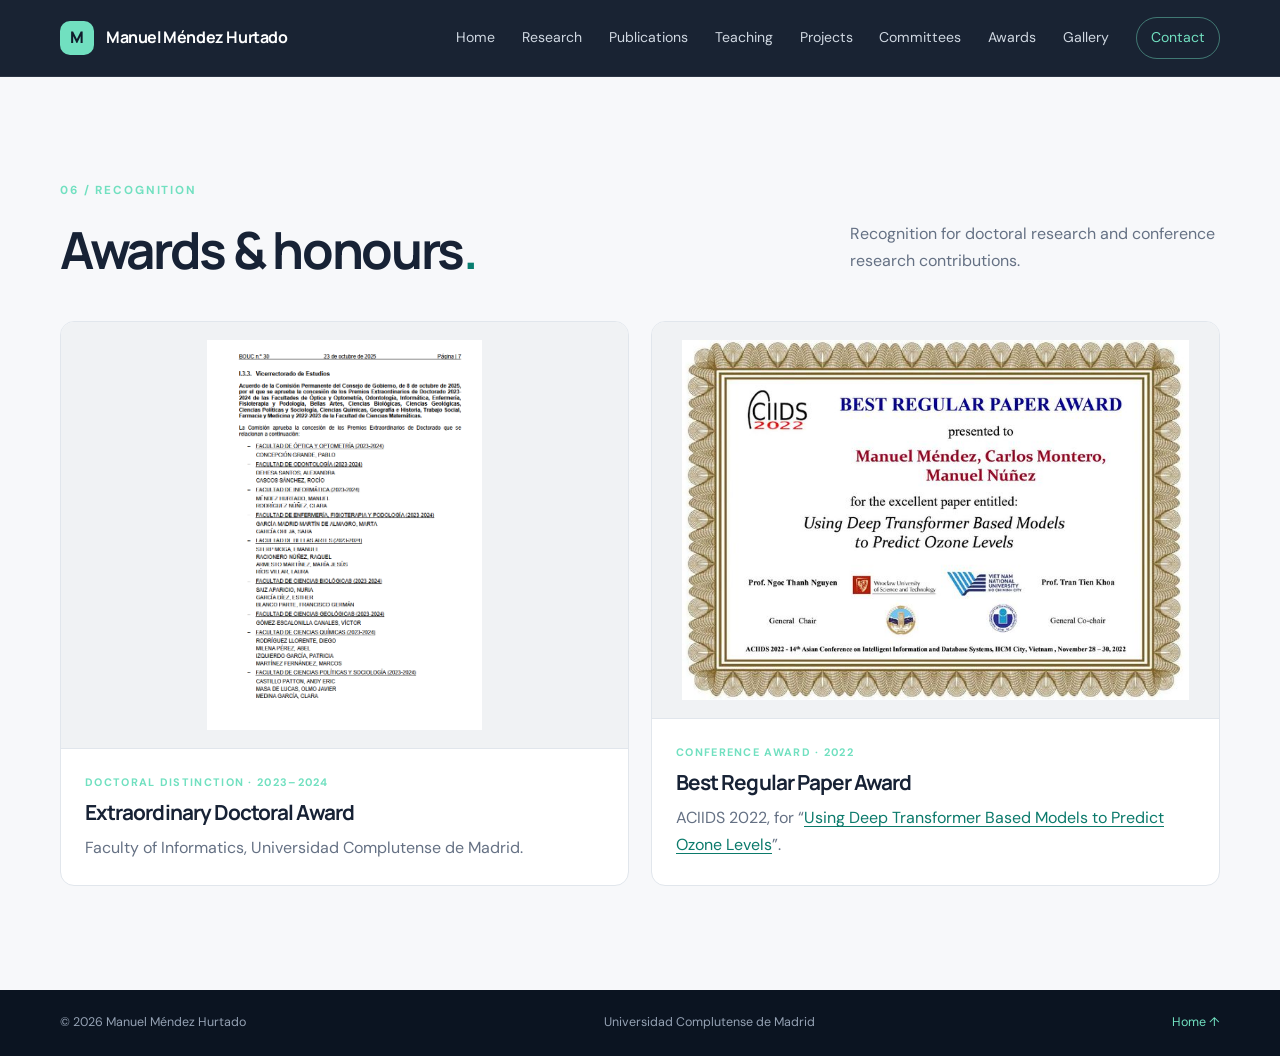
==== commit 5024675f: "English name for the doctoral award, short paper links in the gallery, ICCCI 2026 papers on map and " ====
--- a/awards.html
+++ b/awards.html
@@ -50,7 +50,7 @@
             </a>
             <div class="award-content">
               <p class="project-kicker">DOCTORAL DISTINCTION · 2023–2024</p>
-              <h3>Premio Extraordinario de Doctorado</h3>
+              <h3>Extraordinary Doctoral Award</h3>
               <p>Faculty of Informatics, Universidad Complutense de Madrid.</p>
             </div>
           </article>
